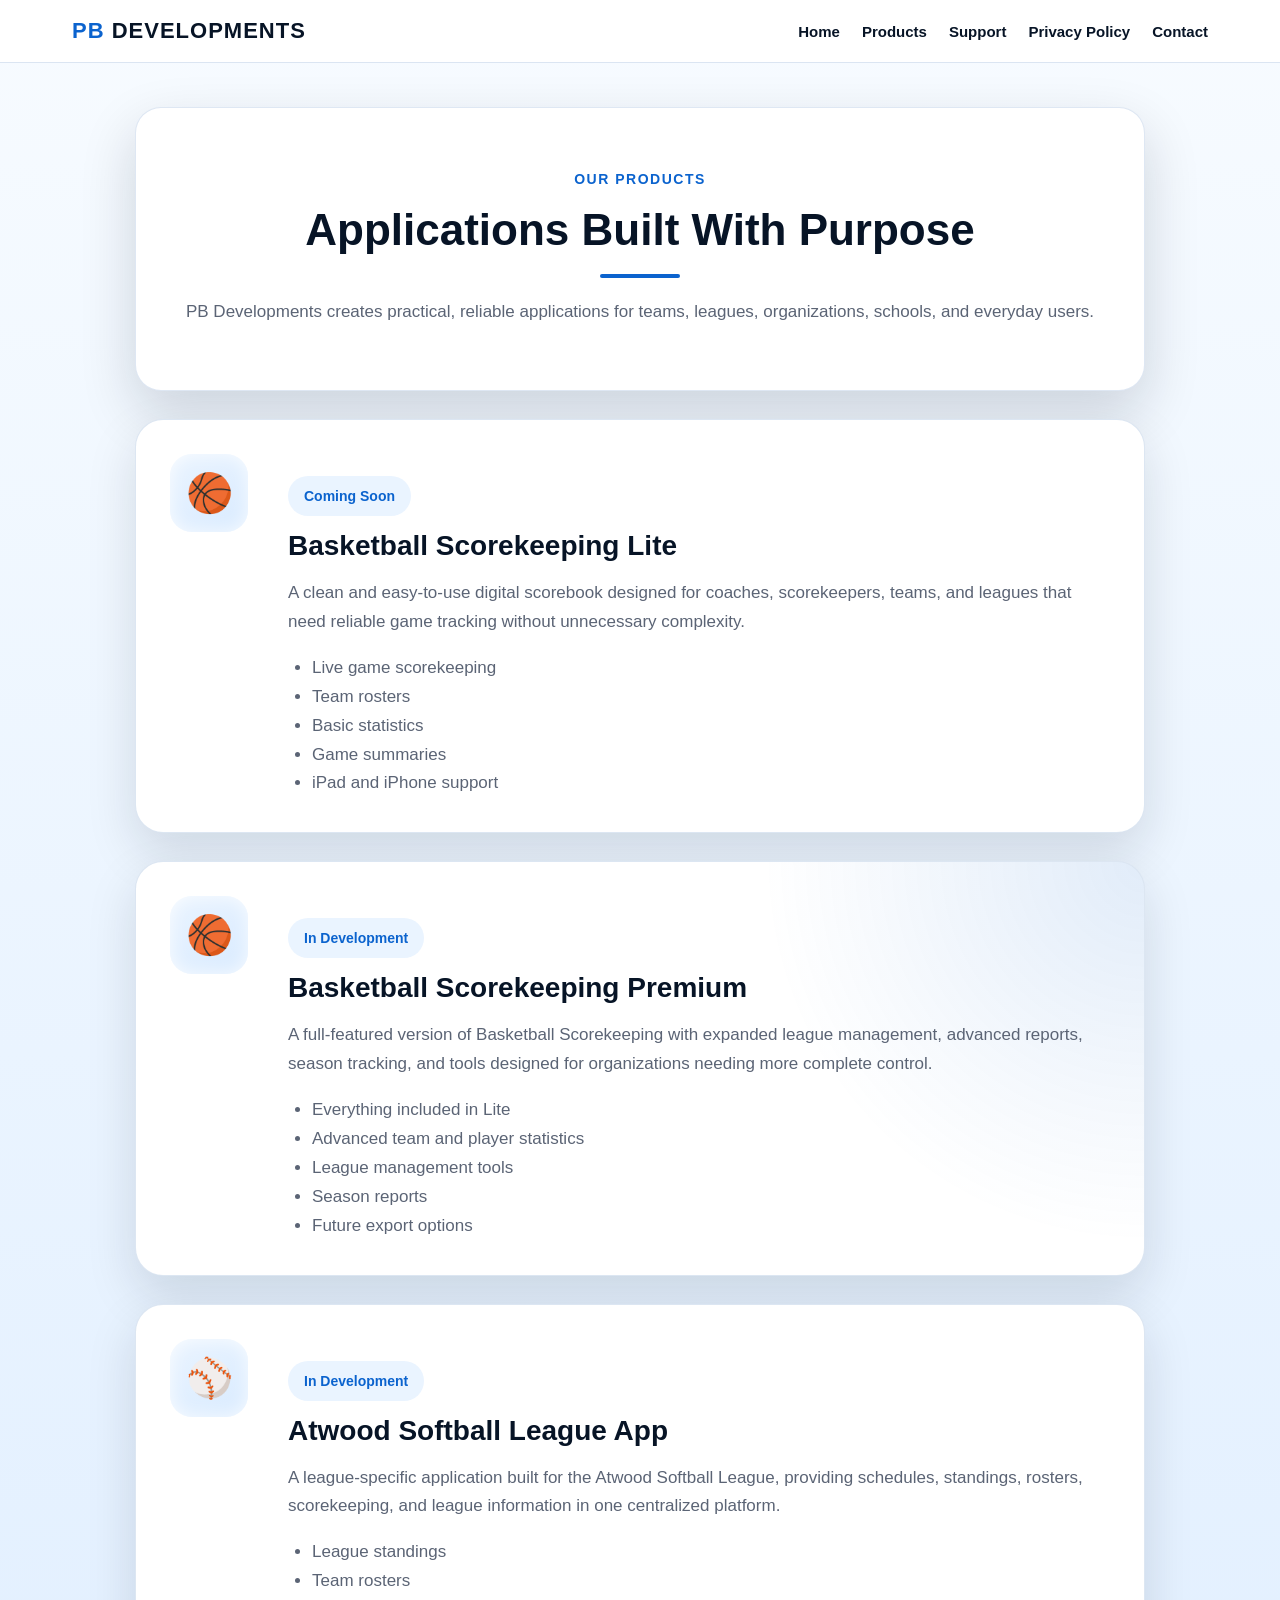
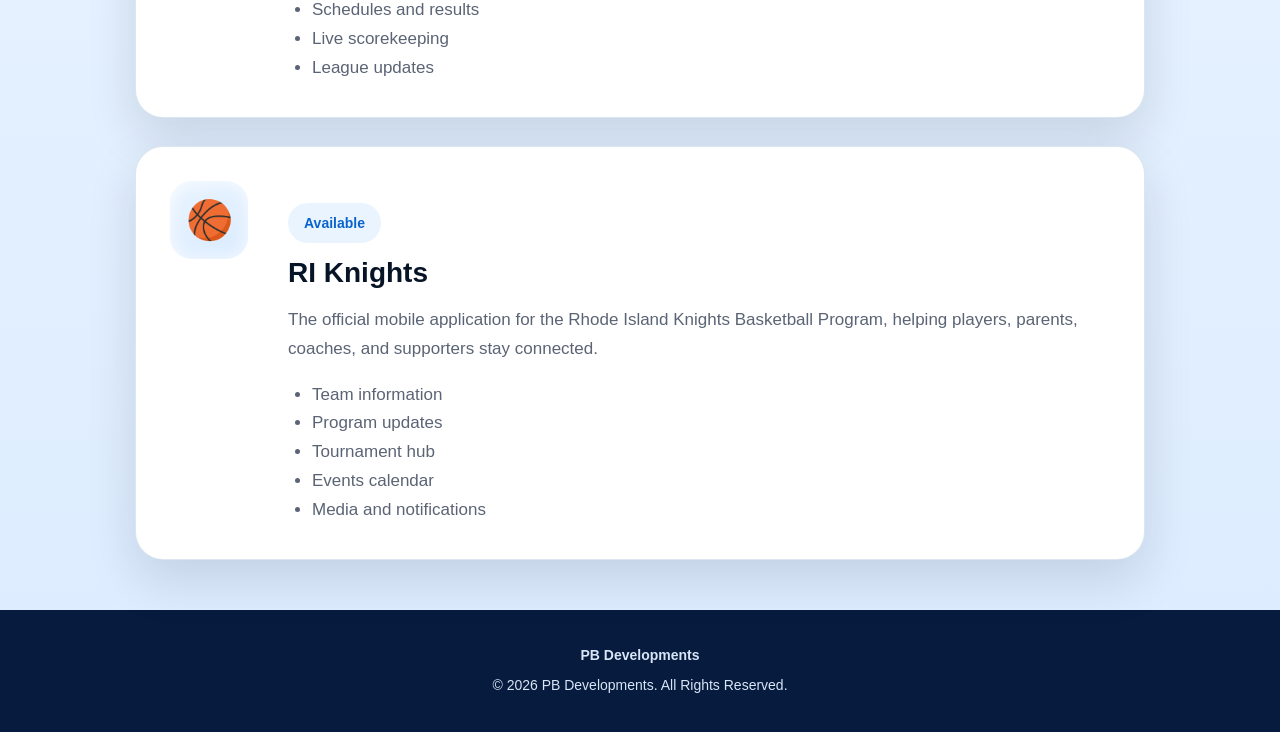
==== applications.html @ f21b9bbd "build products page" ====
<!DOCTYPE html>
<html lang="en">
<head>
    <meta charset="UTF-8">
    <meta name="viewport" content="width=device-width, initial-scale=1.0">
    <title>Products | PB Developments</title>
    <link rel="stylesheet" href="css/style.css">
</head>
<body>

<header class="site-header">
    <nav class="nav">
        <div class="brand"><span>PB</span> DEVELOPMENTS</div>
        <div class="nav-links">
            <a href="index.html">Home</a>
            <a href="applications.html">Products</a>
            <a href="support.html">Support</a>
            <a href="privacy.html">Privacy Policy</a>
            <a href="contact.html">Contact</a>
        </div>
    </nav>
</header>

<main class="page-wrap">

    <section class="hero-card">
        <p class="eyebrow">Our Products</p>
        <h1>Applications Built With Purpose</h1>
        <div class="divider"></div>
        <p>
            PB Developments creates practical, reliable applications for teams,
            leagues, organizations, schools, and everyday users.
        </p>
    </section>

    <section class="product-list">

        <article class="product-card">
            <div class="product-icon">🏀</div>
            <div>
                <span class="status-pill">Coming Soon</span>
                <h2>Basketball Scorekeeping Lite</h2>
                <p>
                    A clean and easy-to-use digital scorebook designed for coaches,
                    scorekeepers, teams, and leagues that need reliable game tracking
                    without unnecessary complexity.
                </p>
                <ul>
                    <li>Live game scorekeeping</li>
                    <li>Team rosters</li>
                    <li>Basic statistics</li>
                    <li>Game summaries</li>
                    <li>iPad and iPhone support</li>
                </ul>
            </div>
        </article>

        <article class="product-card premium">
            <div class="product-icon">🏀</div>
            <div>
                <span class="status-pill">In Development</span>
                <h2>Basketball Scorekeeping Premium</h2>
                <p>
                    A full-featured version of Basketball Scorekeeping with expanded
                    league management, advanced reports, season tracking, and tools
                    designed for organizations needing more complete control.
                </p>
                <ul>
                    <li>Everything included in Lite</li>
                    <li>Advanced team and player statistics</li>
                    <li>League management tools</li>
                    <li>Season reports</li>
                    <li>Future export options</li>
                </ul>
            </div>
        </article>

        <article class="product-card">
            <div class="product-icon">⚾</div>
            <div>
                <span class="status-pill">In Development</span>
                <h2>Atwood Softball League App</h2>
                <p>
                    A league-specific application built for the Atwood Softball League,
                    providing schedules, standings, rosters, scorekeeping, and league
                    information in one centralized platform.
                </p>
                <ul>
                    <li>League standings</li>
                    <li>Team rosters</li>
                    <li>Schedules and results</li>
                    <li>Live scorekeeping</li>
                    <li>League updates</li>
                </ul>
            </div>
        </article>

        <article class="product-card">
            <div class="product-icon">🏀</div>
            <div>
                <span class="status-pill">Available</span>
                <h2>RI Knights</h2>
                <p>
                    The official mobile application for the Rhode Island Knights
                    Basketball Program, helping players, parents, coaches, and
                    supporters stay connected.
                </p>
                <ul>
                    <li>Team information</li>
                    <li>Program updates</li>
                    <li>Tournament hub</li>
                    <li>Events calendar</li>
                    <li>Media and notifications</li>
                </ul>
            </div>
        </article>

    </section>

</main>

<footer class="footer">
    <p><strong>PB Developments</strong></p>
    <p>© 2026 PB Developments. All Rights Reserved.</p>
</footer>

</body>
</html>
---- css/style.css ----
:root {
    --blue: #0b63ce;
    --dark-blue: #061b3d;
    --navy: #071426;
    --light-bg: #f4f8ff;
    --card: #ffffff;
    --text: #111827;
    --muted: #5b6475;
    --border: #dbe5f2;
}

* {
    box-sizing: border-box;
}

body {
    margin: 0;
    font-family: Arial, Helvetica, sans-serif;
    background: linear-gradient(180deg, #f7fbff 0%, #eaf4ff 45%, #dcecff 100%);
    color: var(--text);
}

a {
    color: var(--blue);
    text-decoration: none;
    font-weight: 700;
}

.site-header {
    background: white;
    border-bottom: 1px solid var(--border);
    position: sticky;
    top: 0;
    z-index: 10;
}

.nav {
    max-width: 1180px;
    margin: 0 auto;
    padding: 18px 22px;
    display: flex;
    align-items: center;
    justify-content: space-between;
    gap: 20px;
}

.brand {
    font-size: 22px;
    font-weight: 900;
    letter-spacing: 1px;
    color: var(--navy);
}

.brand span {
    color: var(--blue);
}

.nav-links {
    display: flex;
    gap: 22px;
    flex-wrap: wrap;
}

.nav-links a {
    color: var(--navy);
    font-size: 15px;
}

.nav-links a:hover {
    color: var(--blue);
}

.page-wrap {
    max-width: 1050px;
    margin: 44px auto;
    padding: 0 20px;
}

.hero-card,
.content-card {
    background: var(--card);
    border-radius: 26px;
    box-shadow: 0 22px 55px rgba(7, 20, 38, 0.16);
    border: 1px solid rgba(219, 229, 242, 0.9);
    padding: 46px;
    margin-bottom: 28px;
}

.hero-card {
    text-align: center;
}

h1 {
    font-size: 44px;
    line-height: 1.1;
    margin: 0 0 16px;
    color: var(--navy);
}

h2 {
    font-size: 28px;
    margin: 32px 0 12px;
    color: var(--blue);
}

h3 {
    font-size: 21px;
    margin: 24px 0 10px;
    color: var(--navy);
}

p,
li {
    font-size: 17px;
    line-height: 1.7;
    color: var(--muted);
}

ul {
    padding-left: 24px;
}

.divider {
    width: 80px;
    height: 4px;
    background: var(--blue);
    border-radius: 999px;
    margin: 20px auto;
}

.info-box {
    background: #eef6ff;
    border: 1px solid #cfe3ff;
    border-radius: 18px;
    padding: 22px;
    margin: 22px 0;
}

.footer {
    background: var(--dark-blue);
    color: white;
    padding: 28px 20px;
    text-align: center;
    margin-top: 50px;
}

.footer p {
    color: #d8e5f7;
    margin: 6px 0;
    font-size: 14px;
}

@media (max-width: 700px) {
    .nav {
        align-items: flex-start;
        flex-direction: column;
    }

    .nav-links {
        gap: 14px;
    }

    h1 {
        font-size: 34px;
    }

    .hero-card,
    .content-card {
        padding: 30px 24px;
        border-radius: 20px;
    }
}
.home-hero {
    max-width: 1180px;
    margin: 46px auto 28px;
    padding: 56px;
    border-radius: 32px;
    background:
        radial-gradient(circle at top right, rgba(11, 99, 206, 0.18), transparent 35%),
        linear-gradient(135deg, #ffffff 0%, #f3f8ff 100%);
    box-shadow: 0 28px 70px rgba(7, 20, 38, 0.18);
    border: 1px solid rgba(219, 229, 242, 0.95);
    display: grid;
    grid-template-columns: 1.2fr 0.8fr;
    gap: 40px;
    align-items: center;
}

.eyebrow {
    color: var(--blue);
    font-weight: 800;
    letter-spacing: 1.5px;
    text-transform: uppercase;
    font-size: 14px;
    margin-bottom: 14px;
}

.hero-text {
    max-width: 620px;
}

.hero-buttons {
    display: flex;
    gap: 14px;
    flex-wrap: wrap;
    margin-top: 28px;
}

.button-primary,
.button-secondary {
    display: inline-block;
    padding: 14px 22px;
    border-radius: 14px;
    font-weight: 800;
    transition: transform 0.2s ease, box-shadow 0.2s ease;
}

.button-primary {
    background: var(--blue);
    color: white;
    box-shadow: 0 10px 24px rgba(11, 99, 206, 0.28);
}

.button-secondary {
    background: #eaf4ff;
    color: var(--blue);
}

.button-primary:hover,
.button-secondary:hover {
    transform: translateY(-2px);
}

.hero-card-logo {
    min-height: 280px;
    border-radius: 28px;
    background: linear-gradient(145deg, #061b3d, #0b63ce);
    box-shadow: inset 0 0 40px rgba(255,255,255,0.08), 0 22px 50px rgba(7,20,38,0.22);
    display: flex;
    flex-direction: column;
    justify-content: center;
    align-items: center;
    color: white;
}

.pb-mark {
    font-size: 92px;
    font-weight: 900;
    letter-spacing: -6px;
}

.hero-card-logo p {
    color: #dcecff;
    font-weight: 900;
    letter-spacing: 4px;
    margin: 0;
}

.home-section {
    max-width: 1180px;
    margin: 28px auto;
    padding: 0 20px;
}

.home-section > h2 {
    text-align: center;
    color: var(--navy);
    margin-bottom: 24px;
}

.app-grid,
.feature-grid {
    display: grid;
    gap: 24px;
}

.app-grid {
    grid-template-columns: repeat(2, 1fr);
}

.feature-grid {
    grid-template-columns: repeat(3, 1fr);
}

.app-card,
.feature-card,
.mission-card,
.support-banner {
    background: white;
    border: 1px solid rgba(219, 229, 242, 0.95);
    border-radius: 24px;
    box-shadow: 0 18px 45px rgba(7, 20, 38, 0.12);
}

.app-card,
.feature-card {
    padding: 30px;
}

.app-icon,
.feature-icon,
.mission-icon {
    color: var(--blue);
    font-size: 44px;
    margin-bottom: 12px;
}

.status-pill {
    margin-top: 22px;
    display: inline-block;
    background: #eaf4ff;
    color: var(--blue);
    font-weight: 800;
    padding: 12px 16px;
    border-radius: 999px;
    font-size: 14px;
}

.mission-card {
    max-width: 1180px;
    margin: 34px auto;
    padding: 34px;
    display: flex;
    gap: 28px;
    align-items: center;
}

.mission-card h2 {
    margin-top: 0;
}

.support-banner {
    max-width: 1180px;
    margin: 34px auto 50px;
    padding: 34px;
    display: flex;
    justify-content: space-between;
    gap: 20px;
    align-items: center;
}

.support-banner h2 {
    margin-top: 0;
}

@media (max-width: 850px) {
    .home-hero {
        grid-template-columns: 1fr;
        padding: 34px 24px;
        margin: 28px 20px;
    }

    .app-grid,
    .feature-grid {
        grid-template-columns: 1fr;
    }

    .mission-card,
    .support-banner {
        margin-left: 20px;
        margin-right: 20px;
        flex-direction: column;
        align-items: flex-start;
    }

    .pb-mark {
        font-size: 72px;
    }
}

.product-list {
    display: grid;
    gap: 28px;
}

.product-card {
    background: white;
    border: 1px solid rgba(219, 229, 242, 0.95);
    border-radius: 28px;
    box-shadow: 0 20px 50px rgba(7, 20, 38, 0.13);
    padding: 34px;
    display: grid;
    grid-template-columns: 90px 1fr;
    gap: 28px;
    align-items: start;
}

.product-card.premium {
    background:
        radial-gradient(circle at top right, rgba(11, 99, 206, 0.12), transparent 35%),
        white;
}

.product-icon {
    width: 78px;
    height: 78px;
    border-radius: 22px;
    background: linear-gradient(145deg, #eaf4ff, #d9ebff);
    display: flex;
    align-items: center;
    justify-content: center;
    font-size: 38px;
    box-shadow: inset 0 0 18px rgba(255,255,255,0.8);
}

.product-card h2 {
    margin-top: 14px;
    color: var(--navy);
}

.product-card ul {
    margin-bottom: 0;
}

@media (max-width: 700px) {
    .product-card {
        grid-template-columns: 1fr;
    }
}
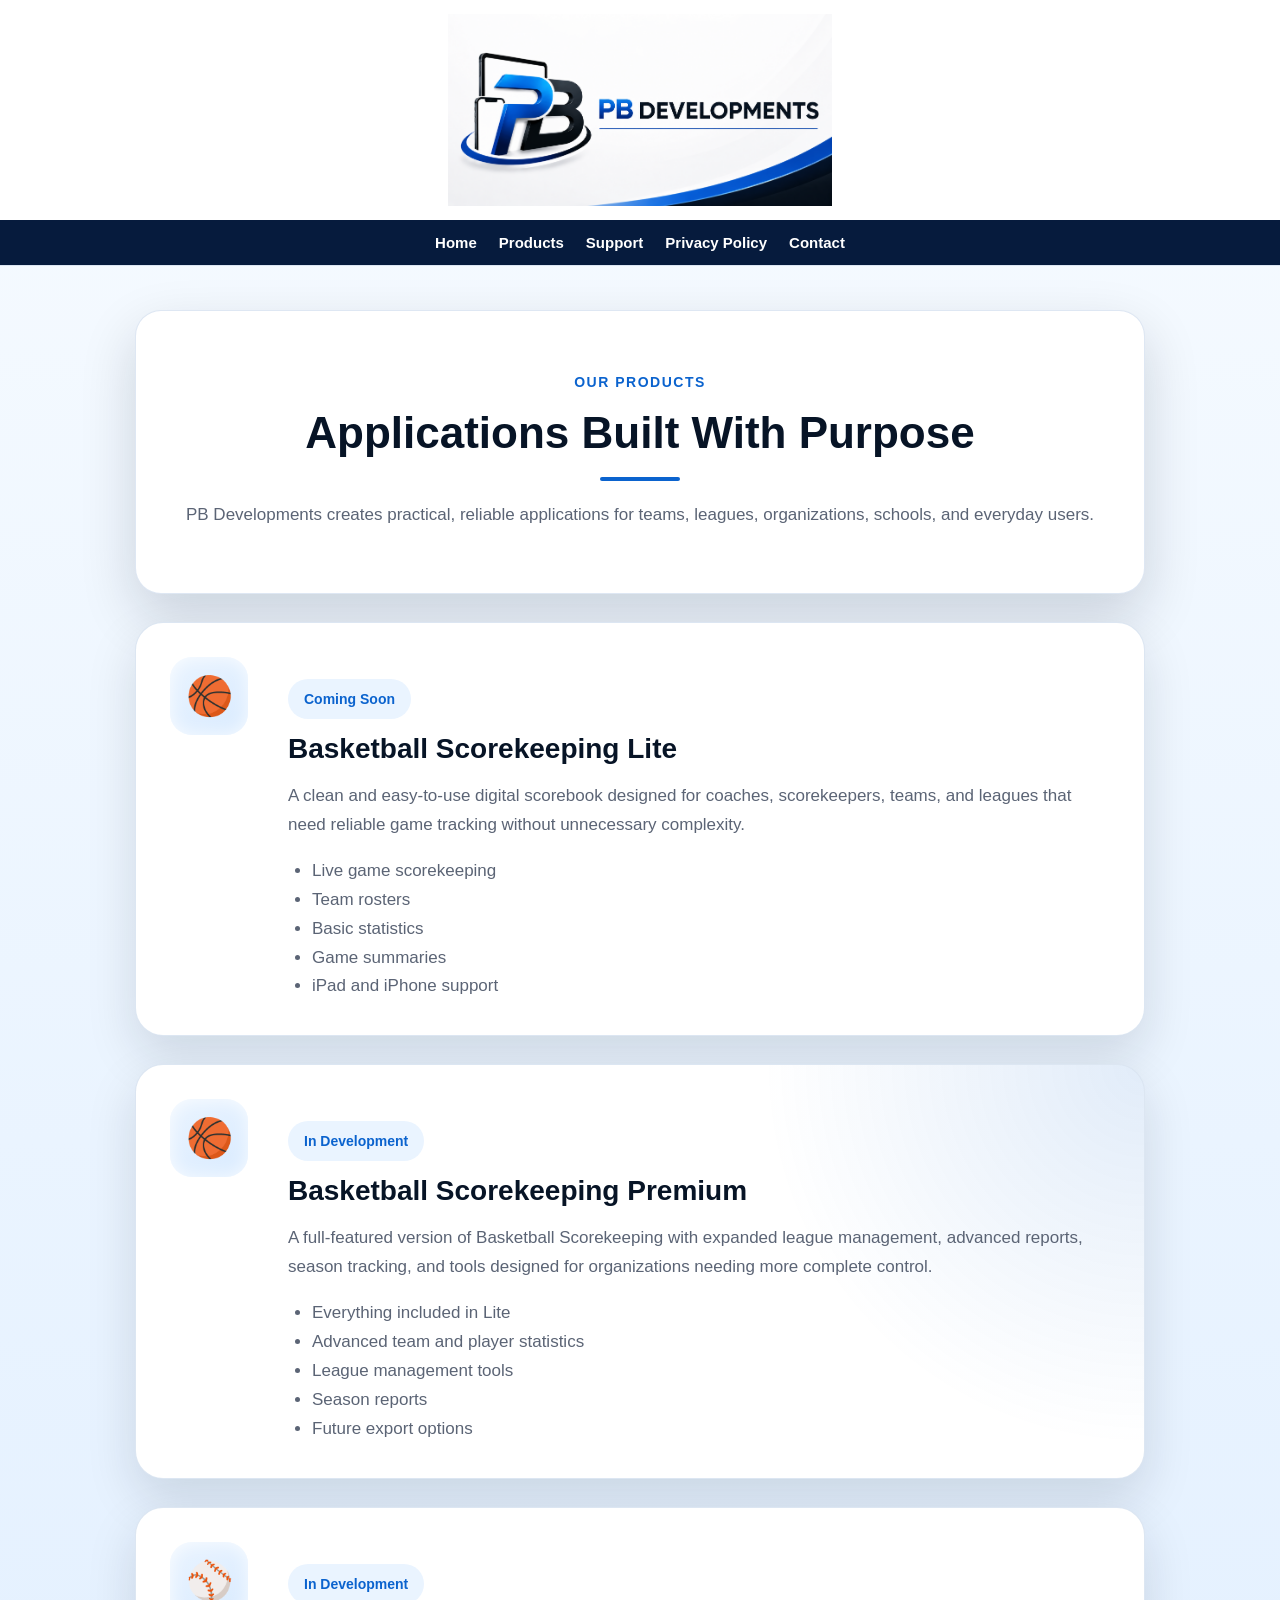
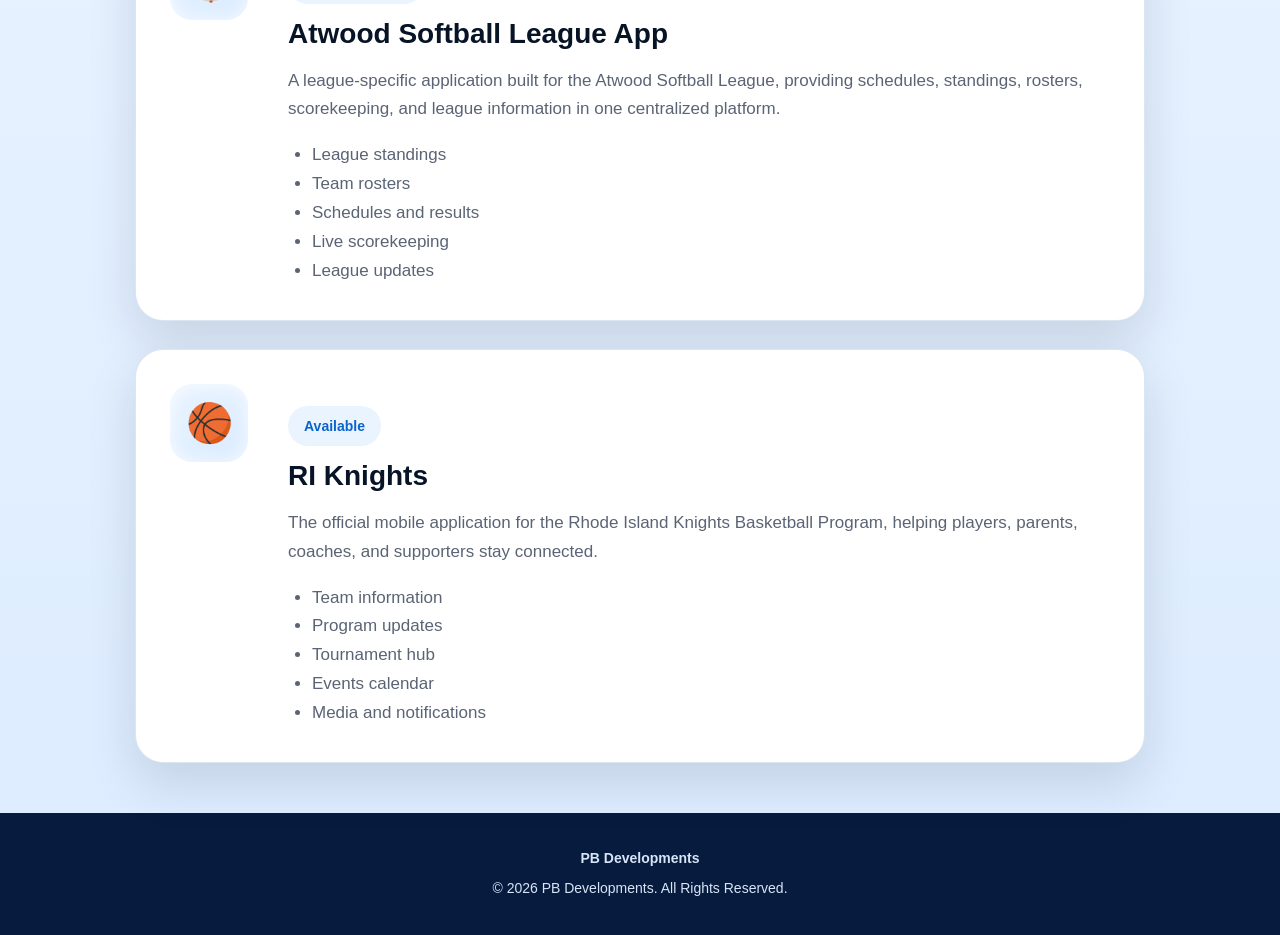
==== commit 33b35089: "banner header" ====
--- a/applications.html
+++ b/applications.html
@@ -7,10 +7,13 @@
     <link rel="stylesheet" href="css/style.css">
 </head>
 <body>
+    
+<header class="site-header">
+    <a href="index.html" class="banner-link">
+        <img src="images/pb-header.png" alt="PB Developments" class="site-banner">
+    </a>
 
-<header class="site-header">
-    <nav class="nav">
-        <div class="brand"><span>PB</span> DEVELOPMENTS</div>
+    <nav class="nav nav-centered">
         <div class="nav-links">
             <a href="index.html">Home</a>
             <a href="applications.html">Products</a>
--- a/css/style.css
+++ b/css/style.css
@@ -416,4 +416,39 @@
     .product-card {
         grid-template-columns: 1fr;
     }
+}
+
+.banner-link {
+    display: block;
+    background: white;
+}
+
+.site-banner {
+    display: block;
+    width: 100%;
+    max-height: 220px;
+    object-fit: contain;
+    object-position: center;
+    background: white;
+    padding: 14px 20px;
+}
+
+.nav-centered {
+    justify-content: center;
+    background: var(--dark-blue);
+    max-width: none;
+    padding: 14px 20px;
+}
+
+.nav-centered .nav-links {
+    justify-content: center;
+}
+
+.nav-centered .nav-links a {
+    color: white;
+    font-weight: 800;
+}
+
+.nav-centered .nav-links a:hover {
+    color: #8fc7f5;
 }
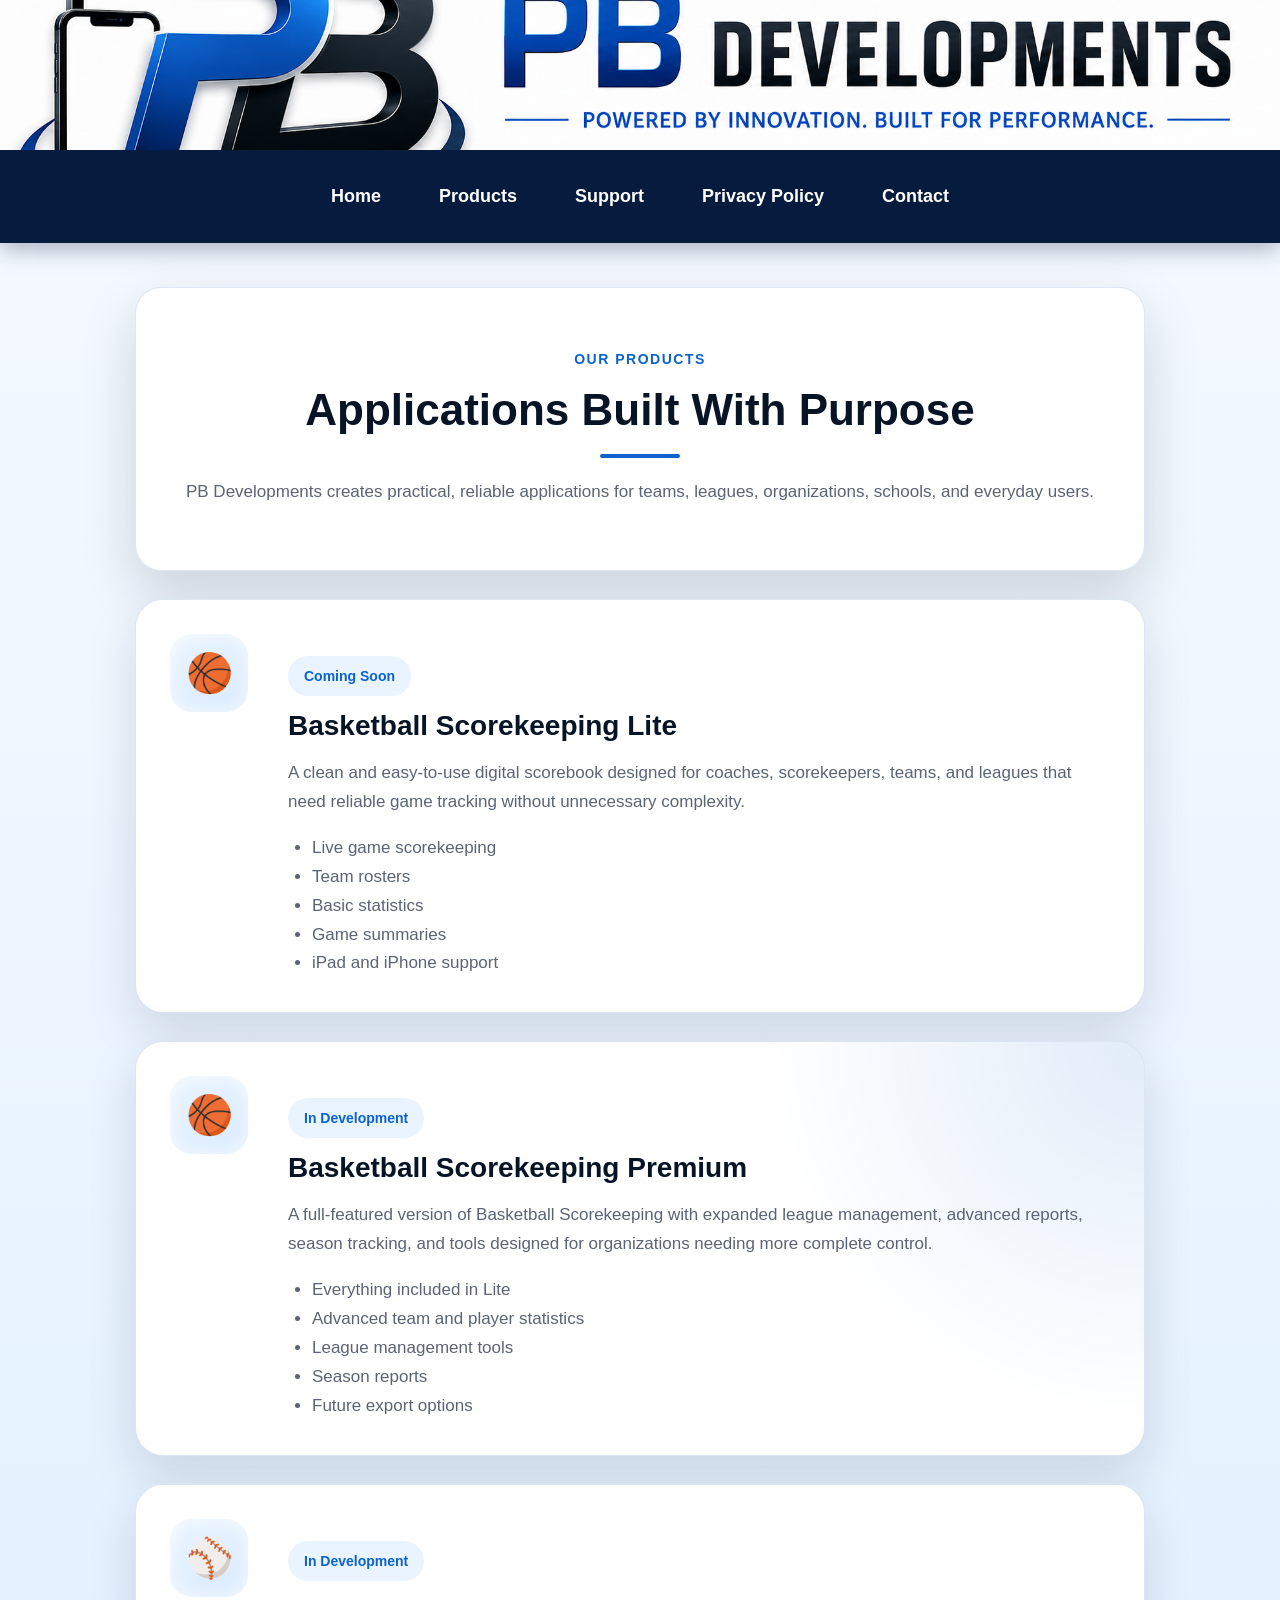
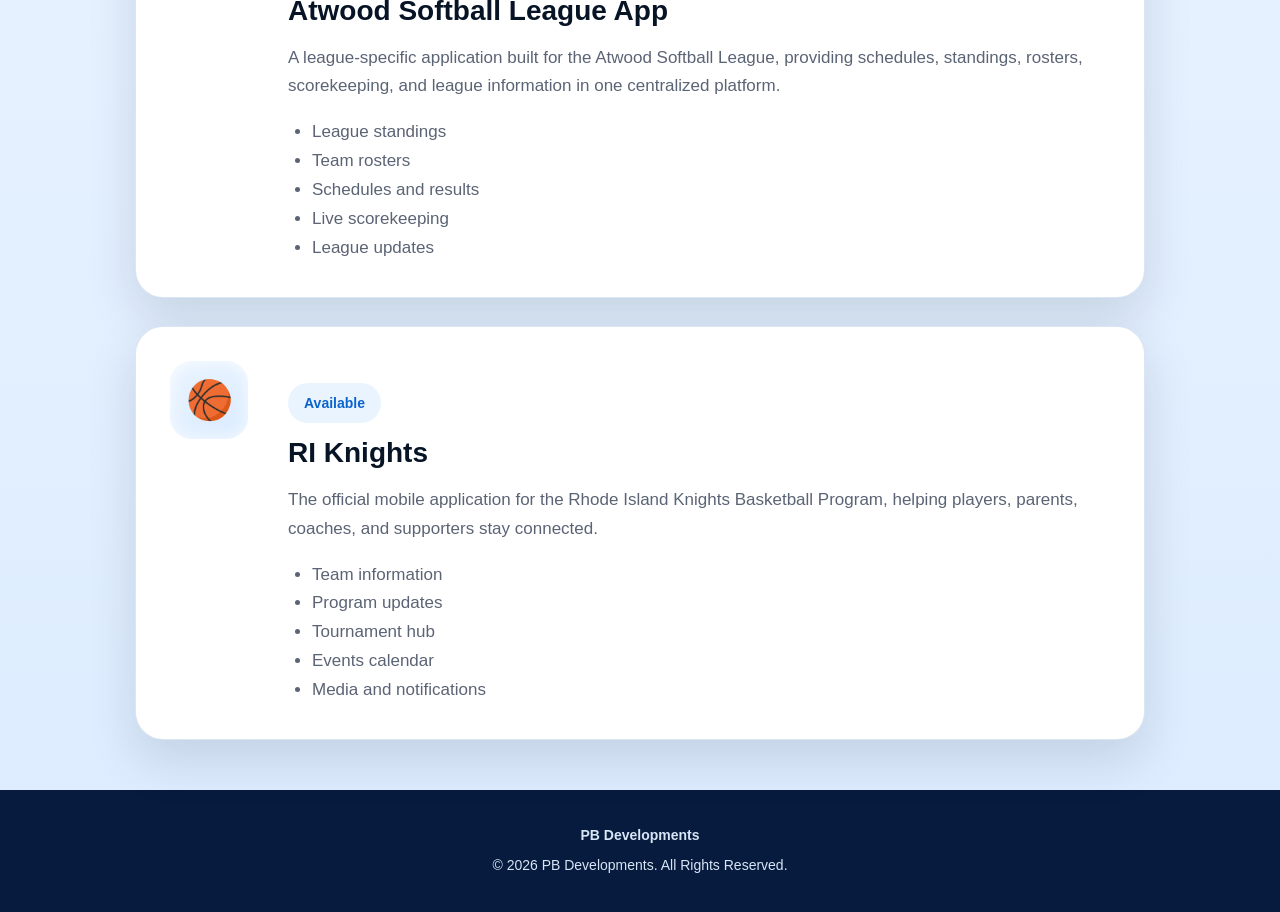
==== commit c00d210a: "header update" ====
--- a/applications.html
+++ b/applications.html
@@ -86,7 +86,7 @@
                 <p>
                     A league-specific application built for the Atwood Softball League,
                     providing schedules, standings, rosters, scorekeeping, and league
-                    information in one centralized platform.
+                    information in one centralized platform. 
                 </p>
                 <ul>
                     <li>League standings</li>
--- a/css/style.css
+++ b/css/style.css
@@ -27,47 +27,54 @@
 }
 
 .site-header {
-    background: white;
-    border-bottom: 1px solid var(--border);
+    width: 100%;
+    background: #ffffff;
     position: sticky;
     top: 0;
-    z-index: 10;
-}
-
-.nav {
-    max-width: 1180px;
-    margin: 0 auto;
-    padding: 18px 22px;
-    display: flex;
-    align-items: center;
-    justify-content: space-between;
-    gap: 20px;
-}
-
-.brand {
-    font-size: 22px;
-    font-weight: 900;
-    letter-spacing: 1px;
-    color: var(--navy);
-}
-
-.brand span {
-    color: var(--blue);
+    z-index: 1000;
+    box-shadow: 0 3px 18px rgba(0,0,0,.08);
+}
+
+.banner-link {
+    display: block;
+    width: 100%;
+    background: #ffffff;
+}
+
+.site-banner {
+    display: block;
+    width: 100%;
+    height: 160px;
+    object-fit: cover;
+    object-position: center;
+}
+
+.nav-centered {
+    max-width: none;
+    background: #081B43;
+    display: flex;
+    justify-content: center;
+    padding: 0;
+    box-shadow: 0 8px 22px rgba(8,27,67,.25);
 }
 
 .nav-links {
     display: flex;
-    gap: 22px;
-    flex-wrap: wrap;
+    justify-content: center;
+    align-items: center;
+    gap: 58px;
+    padding: 18px 24px;
 }
 
 .nav-links a {
-    color: var(--navy);
-    font-size: 15px;
+    color: #ffffff;
+    text-decoration: none;
+    font-size: 18px;
+    font-weight: 700;
 }
 
 .nav-links a:hover {
-    color: var(--blue);
+    color: #58AFFF;
 }
 
 .page-wrap {
@@ -420,24 +427,23 @@
 
 .banner-link {
     display: block;
+    width: 100%;
     background: white;
 }
 
 .site-banner {
     display: block;
     width: 100%;
-    max-height: 220px;
-    object-fit: contain;
+    height: 150px;
+    object-fit: cover;
     object-position: center;
-    background: white;
-    padding: 14px 20px;
 }
 
 .nav-centered {
+    max-width: none;
     justify-content: center;
     background: var(--dark-blue);
-    max-width: none;
-    padding: 14px 20px;
+    padding: 18px 20px;
 }
 
 .nav-centered .nav-links {
@@ -451,4 +457,194 @@
 
 .nav-centered .nav-links a:hover {
     color: #8fc7f5;
+}
+
+.top-header {
+    background: white;
+    padding: 0;
+    text-align: center;
+    overflow: hidden;
+}
+
+.top-header a {
+    display: block;
+}
+
+.compact-logo {
+    display: block;
+    width: 100%;
+    height: auto;
+    max-height: 190px;
+    object-fit: contain;
+    object-position: center;
+    margin: 0 auto;
+}
+
+.main-nav {
+    background: var(--dark-blue);
+    display: flex;
+    justify-content: center;
+    gap: 64px;
+    padding: 18px 20px;
+    box-shadow: 0 10px 28px rgba(7,20,38,.28);
+}
+
+.main-nav {
+    background: var(--dark-blue);
+    display: flex;
+    justify-content: center;
+    gap: 58px;
+    padding: 20px;
+    box-shadow: 0 10px 28px rgba(7,20,38,.28);
+}
+
+.main-nav a {
+    color: white;
+    font-size: 18px;
+    font-weight: 800;
+}
+
+.main-nav a.active,
+.main-nav a:hover {
+    color: #8fc7f5;
+}
+
+.hero-showcase {
+    max-width: 1180px;
+    margin: 0 auto;
+    padding: 70px 24px;
+    display: grid;
+    grid-template-columns: 1fr 1fr;
+    gap: 42px;
+    align-items: center;
+}
+
+.hero-copy h1 {
+    font-size: 58px;
+    line-height: 1.08;
+    color: var(--navy);
+}
+
+.hero-copy h1 span {
+    color: var(--blue);
+}
+
+.hero-copy p {
+    font-size: 23px;
+    max-width: 620px;
+}
+
+.hero-actions {
+    display: flex;
+    gap: 22px;
+    flex-wrap: wrap;
+    margin-top: 32px;
+}
+
+.button-outline {
+    display: inline-block;
+    padding: 14px 22px;
+    border-radius: 14px;
+    font-weight: 800;
+    border: 2px solid var(--blue);
+    color: var(--blue);
+    background: white;
+}
+
+.device-card {
+    position: relative;
+    min-height: 420px;
+}
+
+.tablet {
+    background: #071426;
+    color: white;
+    border-radius: 34px;
+    padding: 28px;
+    width: 420px;
+    min-height: 340px;
+    margin-left: auto;
+    box-shadow: 0 28px 70px rgba(7,20,38,.28);
+}
+
+.score-row {
+    display: flex;
+    justify-content: space-between;
+    text-align: center;
+}
+
+.score-row strong {
+    font-size: 42px;
+}
+
+.court {
+    height: 150px;
+    margin: 24px 0;
+    border-radius: 14px;
+    background: linear-gradient(135deg, #d6a660, #f1c27a);
+    color: var(--blue);
+    font-size: 42px;
+    font-weight: 900;
+    display: flex;
+    align-items: center;
+    justify-content: center;
+}
+
+.tablet p {
+    color: #d8e5f7;
+}
+
+.phone {
+    position: absolute;
+    left: 20px;
+    bottom: 10px;
+    width: 190px;
+    background: white;
+    border: 8px solid #111827;
+    border-radius: 28px;
+    padding: 18px 12px;
+    box-shadow: 0 20px 45px rgba(7,20,38,.28);
+}
+
+.phone h4 {
+    margin: 0 0 14px;
+    text-align: center;
+}
+
+.phone-card {
+    background: #f4f8ff;
+    border-radius: 12px;
+    padding: 10px;
+    margin-bottom: 10px;
+    font-size: 13px;
+}
+
+@media (max-width: 900px) {
+    .compact-logo {
+        width: 80%;
+    }
+
+    .main-nav {
+        gap: 22px;
+        flex-wrap: wrap;
+    }
+
+    .hero-showcase {
+        grid-template-columns: 1fr;
+        padding-top: 46px;
+    }
+
+    .hero-copy h1 {
+        font-size: 42px;
+    }
+
+    .tablet {
+        width: 100%;
+    }
+
+    .phone {
+        position: relative;
+        left: 0;
+        margin-top: 20px;
+    }
 }
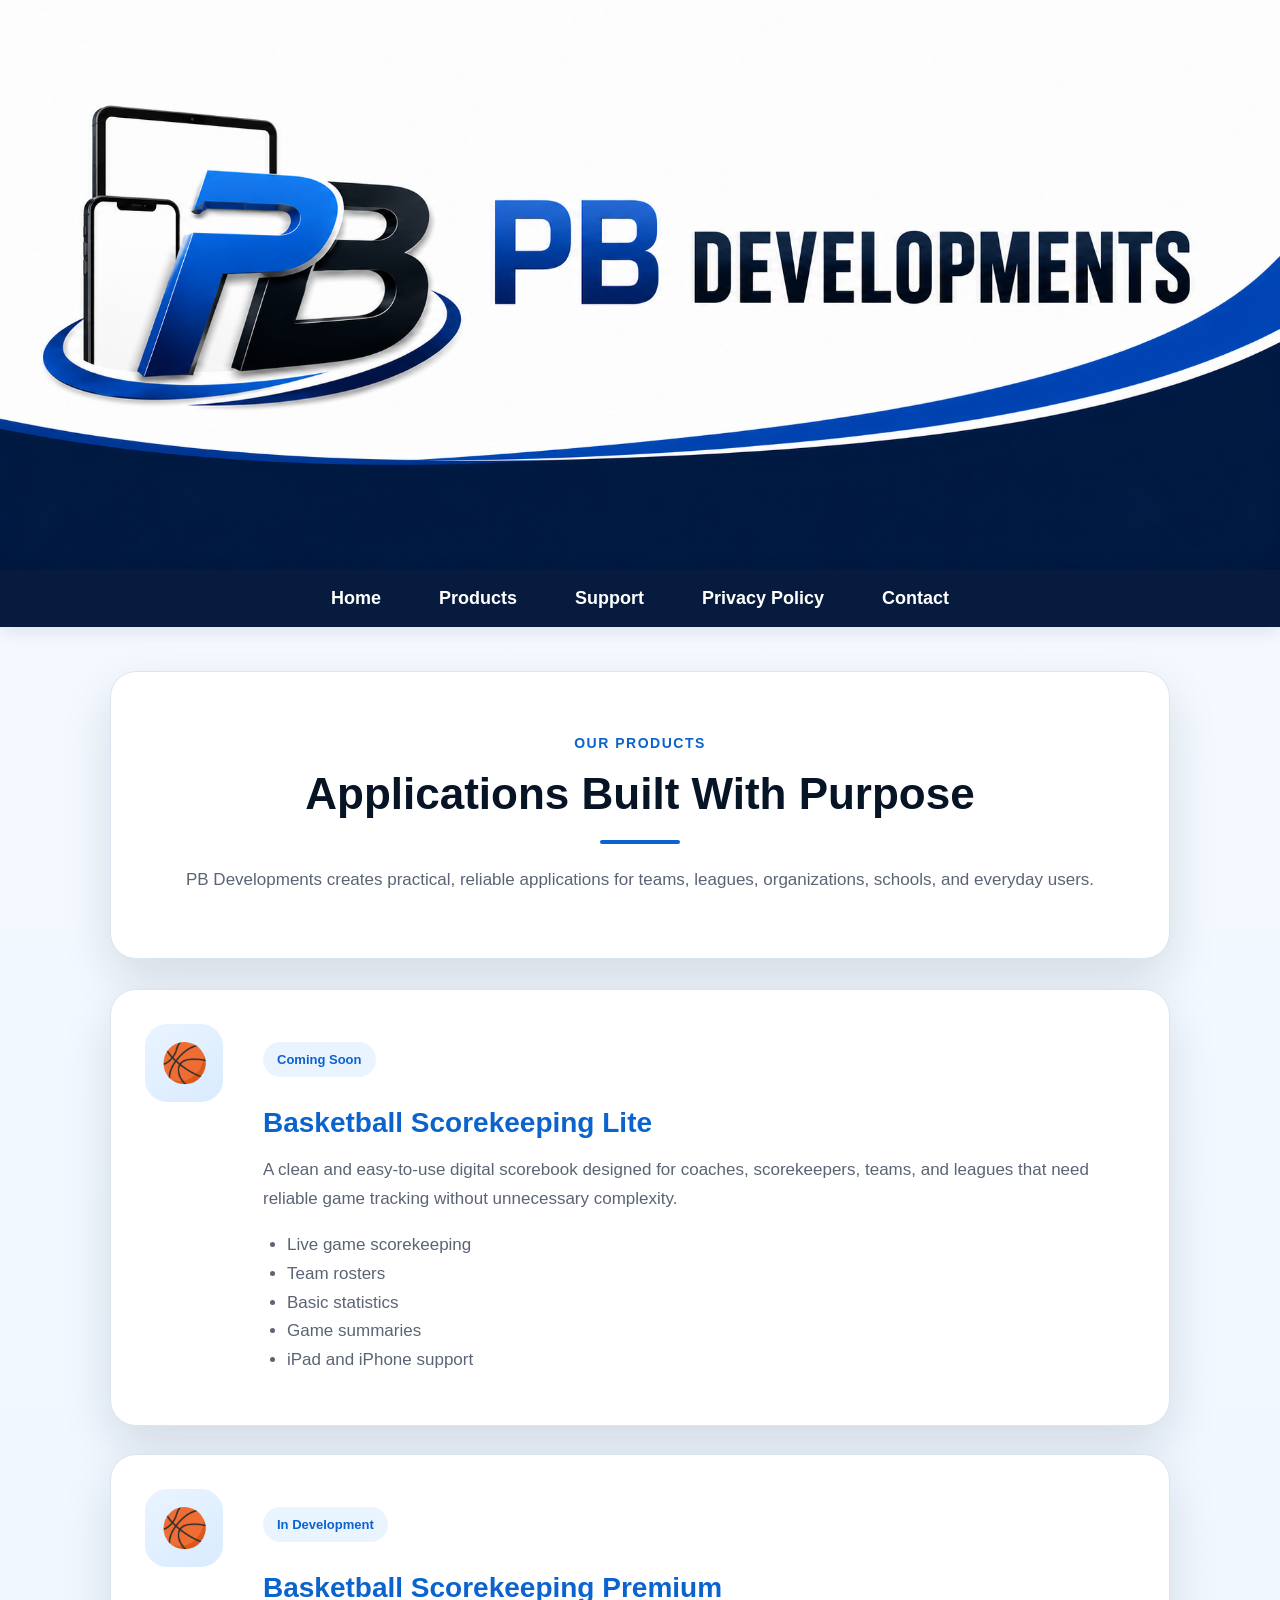
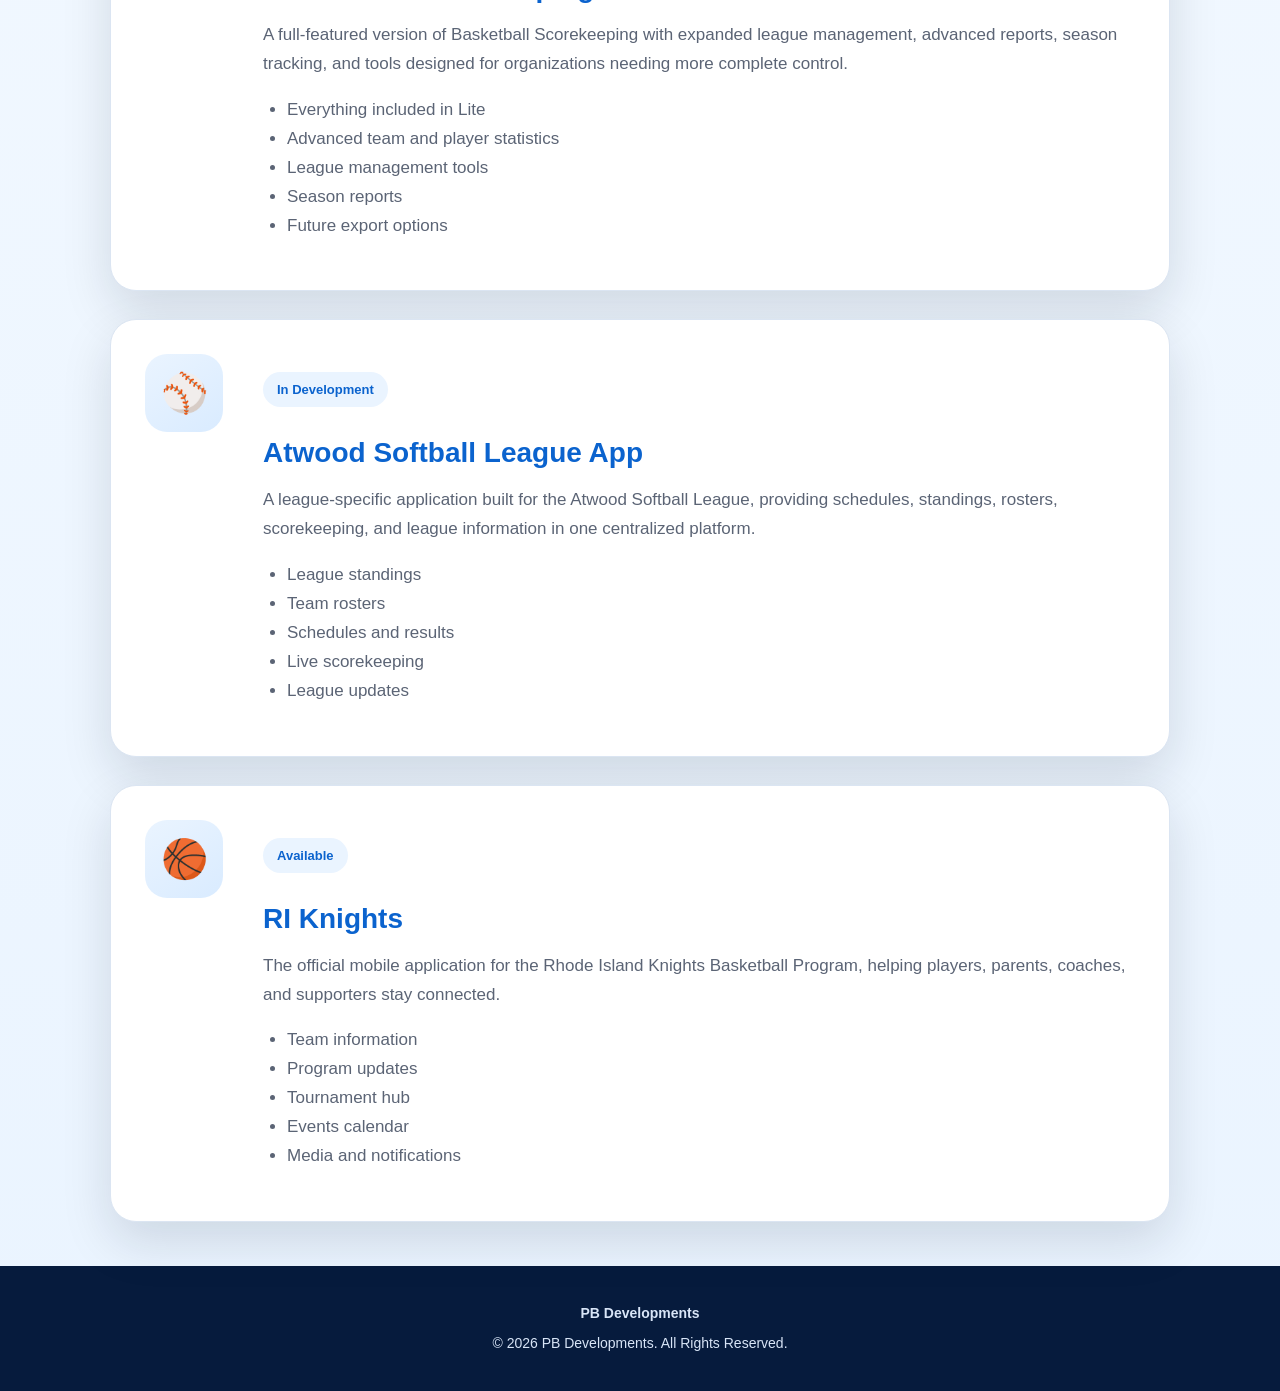
==== commit bd4cc971: "update for banner 1" ====
--- a/applications.html
+++ b/applications.html
@@ -10,17 +10,15 @@
     
 <header class="site-header">
     <a href="index.html" class="banner-link">
-        <img src="images/pb-header.png" alt="PB Developments" class="site-banner">
+        <img src="images/header.png" alt="PB Developments" class="site-banner">
     </a>
 
-    <nav class="nav nav-centered">
-        <div class="nav-links">
-            <a href="index.html">Home</a>
-            <a href="applications.html">Products</a>
-            <a href="support.html">Support</a>
-            <a href="privacy.html">Privacy Policy</a>
-            <a href="contact.html">Contact</a>
-        </div>
+    <nav class="nav-bar">
+        <a href="index.html">Home</a>
+        <a href="applications.html">Products</a>
+        <a href="support.html">Support</a>
+        <a href="privacy.html">Privacy Policy</a>
+        <a href="contact.html">Contact</a>
     </nav>
 </header>
 
--- a/css/style.css
+++ b/css/style.css
@@ -1,9 +1,9 @@
 :root {
     --blue: #0b63ce;
+    --light-blue: #8fc7f5;
     --dark-blue: #061b3d;
     --navy: #071426;
-    --light-bg: #f4f8ff;
-    --card: #ffffff;
+    --bg: #f4f8ff;
     --text: #111827;
     --muted: #5b6475;
     --border: #dbe5f2;
@@ -16,85 +16,88 @@
 body {
     margin: 0;
     font-family: Arial, Helvetica, sans-serif;
-    background: linear-gradient(180deg, #f7fbff 0%, #eaf4ff 45%, #dcecff 100%);
+    background: linear-gradient(180deg, #f7fbff 0%, #eaf4ff 100%);
     color: var(--text);
 }
 
 a {
-    color: var(--blue);
     text-decoration: none;
-    font-weight: 700;
-}
+}
+
+/* HEADER */
 
 .site-header {
     width: 100%;
-    background: #ffffff;
+    background: white;
     position: sticky;
     top: 0;
     z-index: 1000;
-    box-shadow: 0 3px 18px rgba(0,0,0,.08);
+    box-shadow: 0 4px 18px rgba(0,0,0,.10);
 }
 
 .banner-link {
     display: block;
     width: 100%;
-    background: #ffffff;
+    background: white;
 }
 
 .site-banner {
     display: block;
     width: 100%;
-    height: 160px;
-    object-fit: cover;
-    object-position: center;
-}
-
-.nav-centered {
-    max-width: none;
-    background: #081B43;
-    display: flex;
-    justify-content: center;
-    padding: 0;
-    box-shadow: 0 8px 22px rgba(8,27,67,.25);
-}
-
-.nav-links {
+    height: auto;
+}
+
+
+.nav-bar {
+    background: #061b3d;
     display: flex;
     justify-content: center;
     align-items: center;
     gap: 58px;
-    padding: 18px 24px;
-}
-
-.nav-links a {
-    color: #ffffff;
+    padding: 18px 20px;
+}
+
+.nav-bar a {
+    color: white;
     text-decoration: none;
     font-size: 18px;
-    font-weight: 700;
-}
-
-.nav-links a:hover {
-    color: #58AFFF;
-}
+    font-weight: 800;
+    transition: color .25s ease;
+}
+
+.nav-bar a:hover {
+    color: #8fc7f5;
+}
+
+/* PAGE LAYOUT */
 
 .page-wrap {
-    max-width: 1050px;
+    max-width: 1100px;
     margin: 44px auto;
     padding: 0 20px;
 }
 
 .hero-card,
-.content-card {
-    background: var(--card);
+.content-card,
+.app-card,
+.product-card,
+.mission-card,
+.support-banner {
+    background: white;
+    border: 1px solid var(--border);
     border-radius: 26px;
-    box-shadow: 0 22px 55px rgba(7, 20, 38, 0.16);
-    border: 1px solid rgba(219, 229, 242, 0.9);
-    padding: 46px;
-    margin-bottom: 28px;
+    box-shadow: 0 20px 50px rgba(7,20,38,.13);
 }
 
 .hero-card {
     text-align: center;
+    padding: 46px;
+    margin-bottom: 30px;
+}
+
+.content-card {
+    padding: 42px;
+    margin-bottom: 30px;
 }
 
 h1 {
@@ -106,13 +109,13 @@
 
 h2 {
     font-size: 28px;
-    margin: 32px 0 12px;
+    margin: 30px 0 12px;
     color: var(--blue);
 }
 
 h3 {
     font-size: 21px;
-    margin: 24px 0 10px;
+    margin: 20px 0 10px;
     color: var(--navy);
 }
 
@@ -131,385 +134,43 @@
     width: 80px;
     height: 4px;
     background: var(--blue);
-    border-radius: 999px;
-    margin: 20px auto;
-}
-
-.info-box {
-    background: #eef6ff;
-    border: 1px solid #cfe3ff;
-    border-radius: 18px;
-    padding: 22px;
-    margin: 22px 0;
-}
-
-.footer {
-    background: var(--dark-blue);
-    color: white;
-    padding: 28px 20px;
-    text-align: center;
-    margin-top: 50px;
-}
-
-.footer p {
-    color: #d8e5f7;
-    margin: 6px 0;
-    font-size: 14px;
-}
-
-@media (max-width: 700px) {
-    .nav {
-        align-items: flex-start;
-        flex-direction: column;
-    }
-
-    .nav-links {
-        gap: 14px;
-    }
-
-    h1 {
-        font-size: 34px;
-    }
-
-    .hero-card,
-    .content-card {
-        padding: 30px 24px;
-        border-radius: 20px;
-    }
-}
-.home-hero {
-    max-width: 1180px;
-    margin: 46px auto 28px;
-    padding: 56px;
-    border-radius: 32px;
-    background:
-        radial-gradient(circle at top right, rgba(11, 99, 206, 0.18), transparent 35%),
-        linear-gradient(135deg, #ffffff 0%, #f3f8ff 100%);
-    box-shadow: 0 28px 70px rgba(7, 20, 38, 0.18);
-    border: 1px solid rgba(219, 229, 242, 0.95);
-    display: grid;
-    grid-template-columns: 1.2fr 0.8fr;
-    gap: 40px;
-    align-items: center;
+    border-radius: 99px;
+    margin: 22px auto;
 }
 
 .eyebrow {
     color: var(--blue);
-    font-weight: 800;
+    font-weight: 900;
     letter-spacing: 1.5px;
     text-transform: uppercase;
     font-size: 14px;
-    margin-bottom: 14px;
-}
-
-.hero-text {
-    max-width: 620px;
-}
-
-.hero-buttons {
-    display: flex;
-    gap: 14px;
-    flex-wrap: wrap;
-    margin-top: 28px;
-}
+}
+
+/* BUTTONS */
 
 .button-primary,
-.button-secondary {
+.button-outline {
     display: inline-block;
     padding: 14px 22px;
     border-radius: 14px;
-    font-weight: 800;
-    transition: transform 0.2s ease, box-shadow 0.2s ease;
+    font-weight: 900;
 }
 
 .button-primary {
     background: var(--blue);
     color: white;
-    box-shadow: 0 10px 24px rgba(11, 99, 206, 0.28);
-}
-
-.button-secondary {
-    background: #eaf4ff;
-    color: var(--blue);
-}
-
-.button-primary:hover,
-.button-secondary:hover {
-    transform: translateY(-2px);
-}
-
-.hero-card-logo {
-    min-height: 280px;
-    border-radius: 28px;
-    background: linear-gradient(145deg, #061b3d, #0b63ce);
-    box-shadow: inset 0 0 40px rgba(255,255,255,0.08), 0 22px 50px rgba(7,20,38,0.22);
-    display: flex;
-    flex-direction: column;
-    justify-content: center;
-    align-items: center;
-    color: white;
-}
-
-.pb-mark {
-    font-size: 92px;
-    font-weight: 900;
-    letter-spacing: -6px;
-}
-
-.hero-card-logo p {
-    color: #dcecff;
-    font-weight: 900;
-    letter-spacing: 4px;
-    margin: 0;
-}
-
-.home-section {
-    max-width: 1180px;
-    margin: 28px auto;
-    padding: 0 20px;
-}
-
-.home-section > h2 {
-    text-align: center;
-    color: var(--navy);
-    margin-bottom: 24px;
-}
-
-.app-grid,
-.feature-grid {
-    display: grid;
-    gap: 24px;
-}
-
-.app-grid {
-    grid-template-columns: repeat(2, 1fr);
-}
-
-.feature-grid {
-    grid-template-columns: repeat(3, 1fr);
-}
-
-.app-card,
-.feature-card,
-.mission-card,
-.support-banner {
+    box-shadow: 0 10px 24px rgba(11,99,206,.28);
+}
+
+.button-outline {
+    border: 2px solid var(--blue);
+    color: var(--blue);
     background: white;
-    border: 1px solid rgba(219, 229, 242, 0.95);
-    border-radius: 24px;
-    box-shadow: 0 18px 45px rgba(7, 20, 38, 0.12);
-}
-
-.app-card,
-.feature-card {
-    padding: 30px;
-}
-
-.app-icon,
-.feature-icon,
-.mission-icon {
-    color: var(--blue);
-    font-size: 44px;
-    margin-bottom: 12px;
-}
-
-.status-pill {
-    margin-top: 22px;
-    display: inline-block;
-    background: #eaf4ff;
-    color: var(--blue);
-    font-weight: 800;
-    padding: 12px 16px;
-    border-radius: 999px;
-    font-size: 14px;
-}
-
-.mission-card {
-    max-width: 1180px;
-    margin: 34px auto;
-    padding: 34px;
-    display: flex;
-    gap: 28px;
-    align-items: center;
-}
-
-.mission-card h2 {
-    margin-top: 0;
-}
-
-.support-banner {
-    max-width: 1180px;
-    margin: 34px auto 50px;
-    padding: 34px;
-    display: flex;
-    justify-content: space-between;
-    gap: 20px;
-    align-items: center;
-}
-
-.support-banner h2 {
-    margin-top: 0;
-}
-
-@media (max-width: 850px) {
-    .home-hero {
-        grid-template-columns: 1fr;
-        padding: 34px 24px;
-        margin: 28px 20px;
-    }
-
-    .app-grid,
-    .feature-grid {
-        grid-template-columns: 1fr;
-    }
-
-    .mission-card,
-    .support-banner {
-        margin-left: 20px;
-        margin-right: 20px;
-        flex-direction: column;
-        align-items: flex-start;
-    }
-
-    .pb-mark {
-        font-size: 72px;
-    }
-}
-
-.product-list {
-    display: grid;
-    gap: 28px;
-}
-
-.product-card {
-    background: white;
-    border: 1px solid rgba(219, 229, 242, 0.95);
-    border-radius: 28px;
-    box-shadow: 0 20px 50px rgba(7, 20, 38, 0.13);
-    padding: 34px;
-    display: grid;
-    grid-template-columns: 90px 1fr;
-    gap: 28px;
-    align-items: start;
-}
-
-.product-card.premium {
-    background:
-        radial-gradient(circle at top right, rgba(11, 99, 206, 0.12), transparent 35%),
-        white;
-}
-
-.product-icon {
-    width: 78px;
-    height: 78px;
-    border-radius: 22px;
-    background: linear-gradient(145deg, #eaf4ff, #d9ebff);
-    display: flex;
-    align-items: center;
-    justify-content: center;
-    font-size: 38px;
-    box-shadow: inset 0 0 18px rgba(255,255,255,0.8);
-}
-
-.product-card h2 {
-    margin-top: 14px;
-    color: var(--navy);
-}
-
-.product-card ul {
-    margin-bottom: 0;
-}
-
-@media (max-width: 700px) {
-    .product-card {
-        grid-template-columns: 1fr;
-    }
-}
-
-.banner-link {
-    display: block;
-    width: 100%;
-    background: white;
-}
-
-.site-banner {
-    display: block;
-    width: 100%;
-    height: 150px;
-    object-fit: cover;
-    object-position: center;
-}
-
-.nav-centered {
-    max-width: none;
-    justify-content: center;
-    background: var(--dark-blue);
-    padding: 18px 20px;
-}
-
-.nav-centered .nav-links {
-    justify-content: center;
-}
-
-.nav-centered .nav-links a {
-    color: white;
-    font-weight: 800;
-}
-
-.nav-centered .nav-links a:hover {
-    color: #8fc7f5;
-}
-
-.top-header {
-    background: white;
-    padding: 0;
-    text-align: center;
-    overflow: hidden;
-}
-
-.top-header a {
-    display: block;
-}
-
-.compact-logo {
-    display: block;
-    width: 100%;
-    height: auto;
-    max-height: 190px;
-    object-fit: contain;
-    object-position: center;
-    margin: 0 auto;
-}
-
-.main-nav {
-    background: var(--dark-blue);
-    display: flex;
-    justify-content: center;
-    gap: 64px;
-    padding: 18px 20px;
-    box-shadow: 0 10px 28px rgba(7,20,38,.28);
-}
-
-.main-nav {
-    background: var(--dark-blue);
-    display: flex;
-    justify-content: center;
-    gap: 58px;
-    padding: 20px;
-    box-shadow: 0 10px 28px rgba(7,20,38,.28);
-}
-
-.main-nav a {
-    color: white;
-    font-size: 18px;
-    font-weight: 800;
-}
-
-.main-nav a.active,
-.main-nav a:hover {
-    color: #8fc7f5;
-}
-
-.hero-showcase {
+}
+
+/* HOME */
+
+.home-hero {
     max-width: 1180px;
     margin: 0 auto;
     padding: 70px 24px;
@@ -521,8 +182,6 @@
 
 .hero-copy h1 {
     font-size: 58px;
-    line-height: 1.08;
-    color: var(--navy);
 }
 
 .hero-copy h1 span {
@@ -530,40 +189,22 @@
 }
 
 .hero-copy p {
-    font-size: 23px;
+    font-size: 22px;
     max-width: 620px;
 }
 
 .hero-actions {
     display: flex;
-    gap: 22px;
+    gap: 20px;
     flex-wrap: wrap;
-    margin-top: 32px;
-}
-
-.button-outline {
-    display: inline-block;
-    padding: 14px 22px;
-    border-radius: 14px;
-    font-weight: 800;
-    border: 2px solid var(--blue);
-    color: var(--blue);
-    background: white;
-}
-
-.device-card {
-    position: relative;
-    min-height: 420px;
-}
-
-.tablet {
+    margin-top: 30px;
+}
+
+.device-preview {
     background: #071426;
+    border-radius: 34px;
+    padding: 30px;
     color: white;
-    border-radius: 34px;
-    padding: 28px;
-    width: 420px;
-    min-height: 340px;
-    margin-left: auto;
     box-shadow: 0 28px 70px rgba(7,20,38,.28);
 }
 
@@ -577,7 +218,7 @@
     font-size: 42px;
 }
 
-.court {
+.court-preview {
     height: 150px;
     margin: 24px 0;
     border-radius: 14px;
@@ -590,61 +231,127 @@
     justify-content: center;
 }
 
-.tablet p {
+.home-section {
+    max-width: 1180px;
+    margin: 34px auto;
+    padding: 0 20px;
+}
+
+.home-section > h2 {
+    text-align: center;
+    color: var(--navy);
+}
+
+.app-grid {
+    display: grid;
+    grid-template-columns: repeat(4, 1fr);
+    gap: 22px;
+}
+
+.app-card {
+    padding: 28px;
+}
+
+.app-icon {
+    font-size: 42px;
+}
+
+.status-pill {
+    display: inline-block;
+    margin-top: 18px;
+    background: #eaf4ff;
+    color: var(--blue);
+    font-weight: 900;
+    padding: 10px 14px;
+    border-radius: 99px;
+    font-size: 13px;
+}
+
+/* PRODUCTS */
+
+.product-list {
+    display: grid;
+    gap: 28px;
+}
+
+.product-card {
+    padding: 34px;
+    display: grid;
+    grid-template-columns: 90px 1fr;
+    gap: 28px;
+}
+
+.product-icon {
+    width: 78px;
+    height: 78px;
+    border-radius: 22px;
+    background: linear-gradient(145deg, #eaf4ff, #d9ebff);
+    display: flex;
+    align-items: center;
+    justify-content: center;
+    font-size: 38px;
+}
+
+/* INFO BOX */
+
+.info-box {
+    background: #eef6ff;
+    border: 1px solid #cfe3ff;
+    border-radius: 18px;
+    padding: 22px;
+    margin: 22px 0;
+}
+
+/* FOOTER */
+
+.footer {
+    background: var(--dark-blue);
+    color: white;
+    padding: 30px 20px;
+    text-align: center;
+}
+
+.footer p {
     color: #d8e5f7;
-}
-
-.phone {
-    position: absolute;
-    left: 20px;
-    bottom: 10px;
-    width: 190px;
-    background: white;
-    border: 8px solid #111827;
-    border-radius: 28px;
-    padding: 18px 12px;
-    box-shadow: 0 20px 45px rgba(7,20,38,.28);
-}
-
-.phone h4 {
-    margin: 0 0 14px;
-    text-align: center;
-}
-
-.phone-card {
-    background: #f4f8ff;
-    border-radius: 12px;
-    padding: 10px;
-    margin-bottom: 10px;
-    font-size: 13px;
-}
+    margin: 6px 0;
+    font-size: 14px;
+}
+
+/* MOBILE */
 
 @media (max-width: 900px) {
-    .compact-logo {
-        width: 80%;
-    }
-
-    .main-nav {
-        gap: 22px;
-        flex-wrap: wrap;
-    }
-
-    .hero-showcase {
+    .site-banner {
+        height: 110px;
+    }
+
+    .nav-links {
+        gap: 18px;
+        padding: 14px 10px;
+    }
+
+    .nav-links a {
+        font-size: 14px;
+    }
+
+    .home-hero {
         grid-template-columns: 1fr;
-        padding-top: 46px;
+        padding: 42px 22px;
     }
 
     .hero-copy h1 {
-        font-size: 42px;
-    }
-
-    .tablet {
-        width: 100%;
-    }
-
-    .phone {
-        position: relative;
-        left: 0;
-        margin-top: 20px;
+        font-size: 40px;
+    }
+
+    .app-grid {
+        grid-template-columns: 1fr;
+    }
+
+    .product-card {
+        grid-template-columns: 1fr;
+    }
+
+    .hero-card,
+    .content-card {
+        padding: 30px 24px;
     }
 }
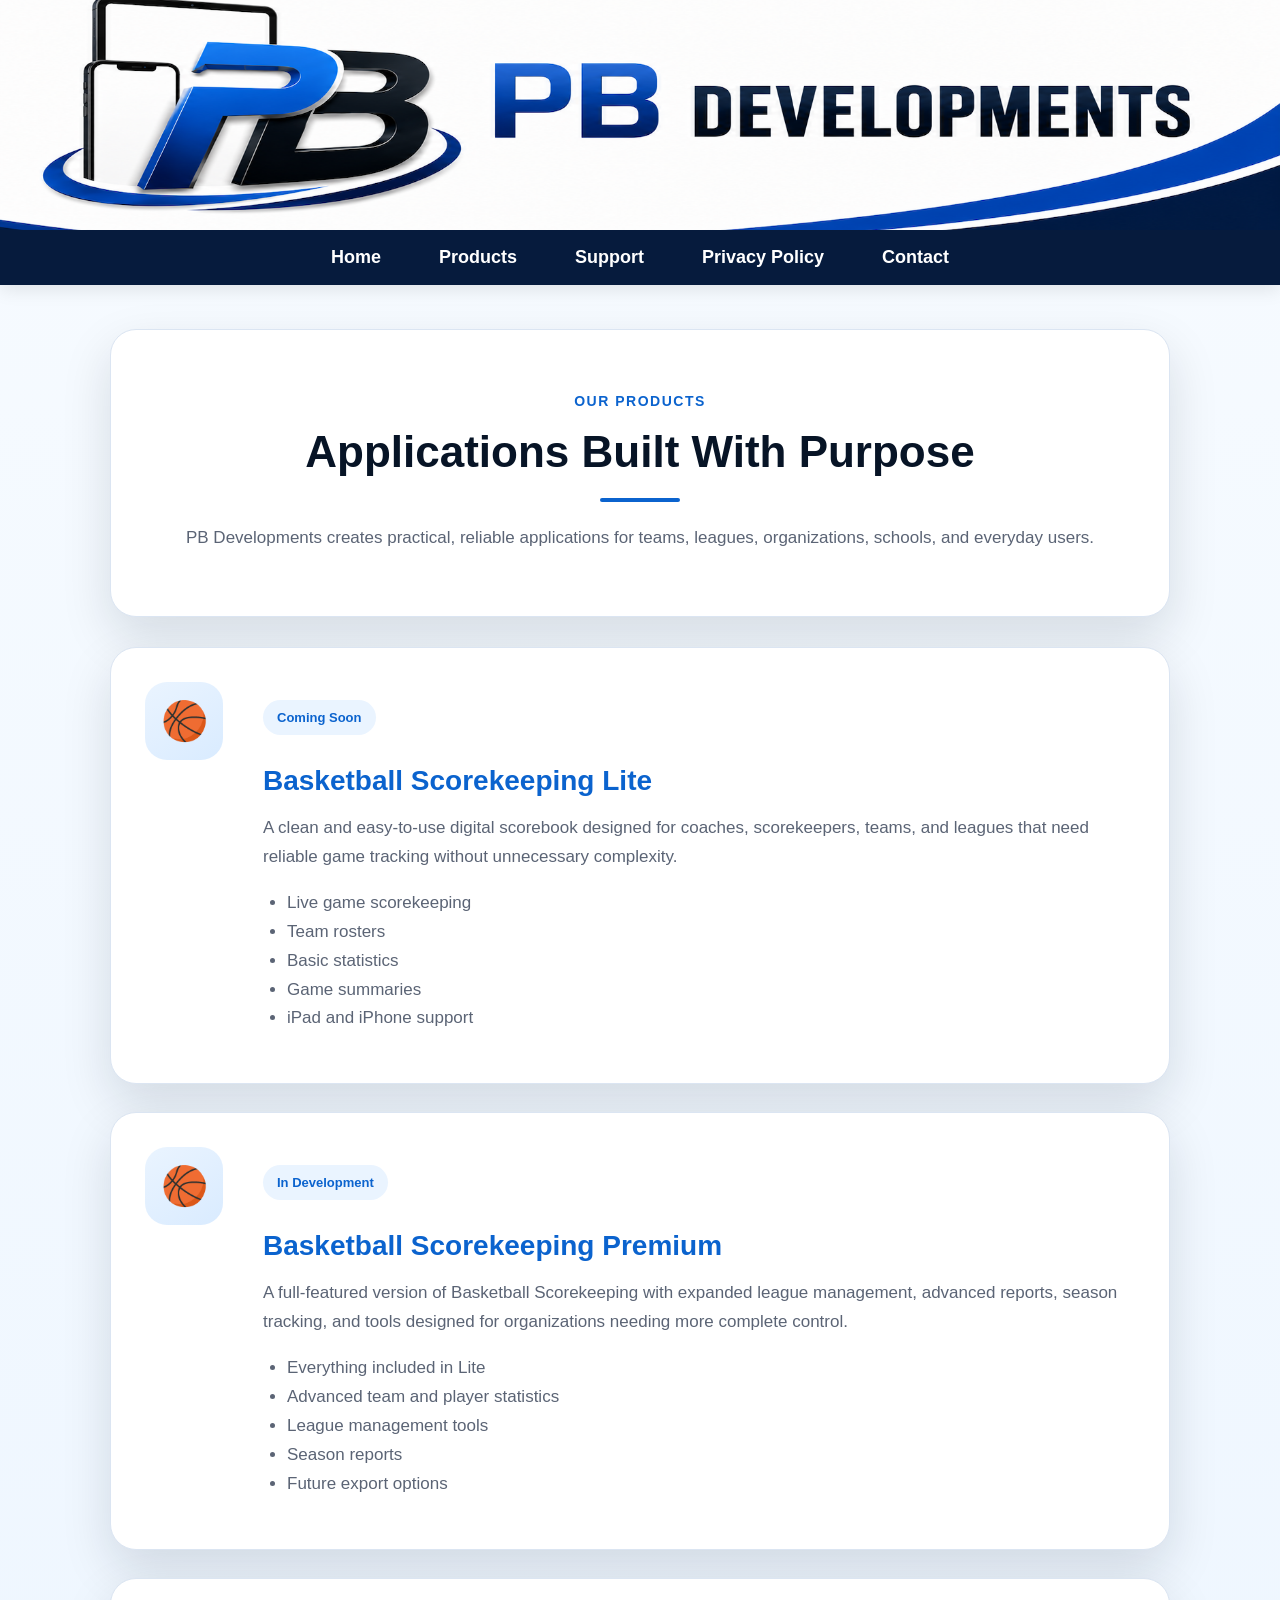
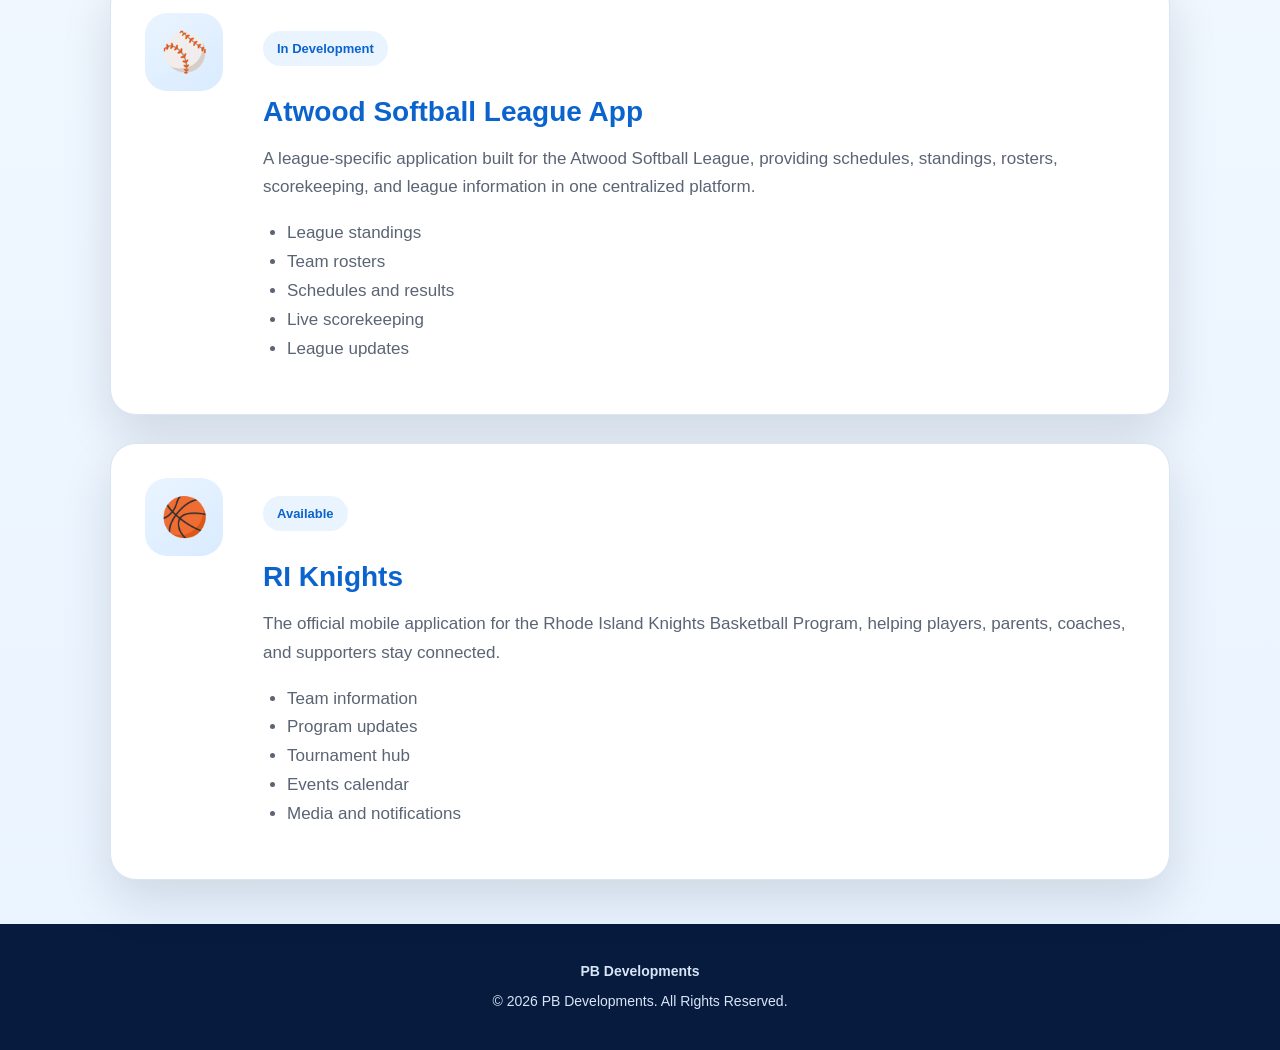
==== commit 351fd3e4: "header update 6" ====
--- a/applications.html
+++ b/applications.html
@@ -10,7 +10,7 @@
     
 <header class="site-header">
     <a href="index.html" class="banner-link">
-        <img src="images/header.png" alt="PB Developments" class="site-banner">
+        <img src="images/header.png?v=3" alt="PB Developments" class="site-banner">
     </a>
 
     <nav class="nav-bar">
--- a/css/style.css
+++ b/css/style.css
@@ -41,12 +41,28 @@
     background: white;
 }
 
+.site-header {
+    width: 100%;
+    background: #ffffff;
+    position: sticky;
+    top: 0;
+    z-index: 1000;
+    box-shadow: 0 4px 18px rgba(0,0,0,.10);
+}
+
+.banner-link {
+    display: block;
+    width: 100%;
+    background: #ffffff;
+}
+
 .site-banner {
     display: block;
     width: 100%;
-    height: auto;
-}
-
+    height: 230px;
+    object-fit: cover;
+    object-position: center 45%;
+}
 
 .nav-bar {
     background: #061b3d;
@@ -54,19 +70,34 @@
     justify-content: center;
     align-items: center;
     gap: 58px;
-    padding: 18px 20px;
+    padding: 17px 20px;
 }
 
 .nav-bar a {
-    color: white;
-    text-decoration: none;
+    color: #ffffff;
     font-size: 18px;
     font-weight: 800;
-    transition: color .25s ease;
+    text-decoration: none;
 }
 
 .nav-bar a:hover {
     color: #8fc7f5;
+}
+
+@media (max-width: 700px) {
+    .site-banner {
+        height: 135px;
+    }
+
+    .nav-bar {
+        gap: 18px;
+        padding: 14px 10px;
+        flex-wrap: wrap;
+    }
+
+    .nav-bar a {
+        font-size: 14px;
+    }
 }
 
 /* PAGE LAYOUT */
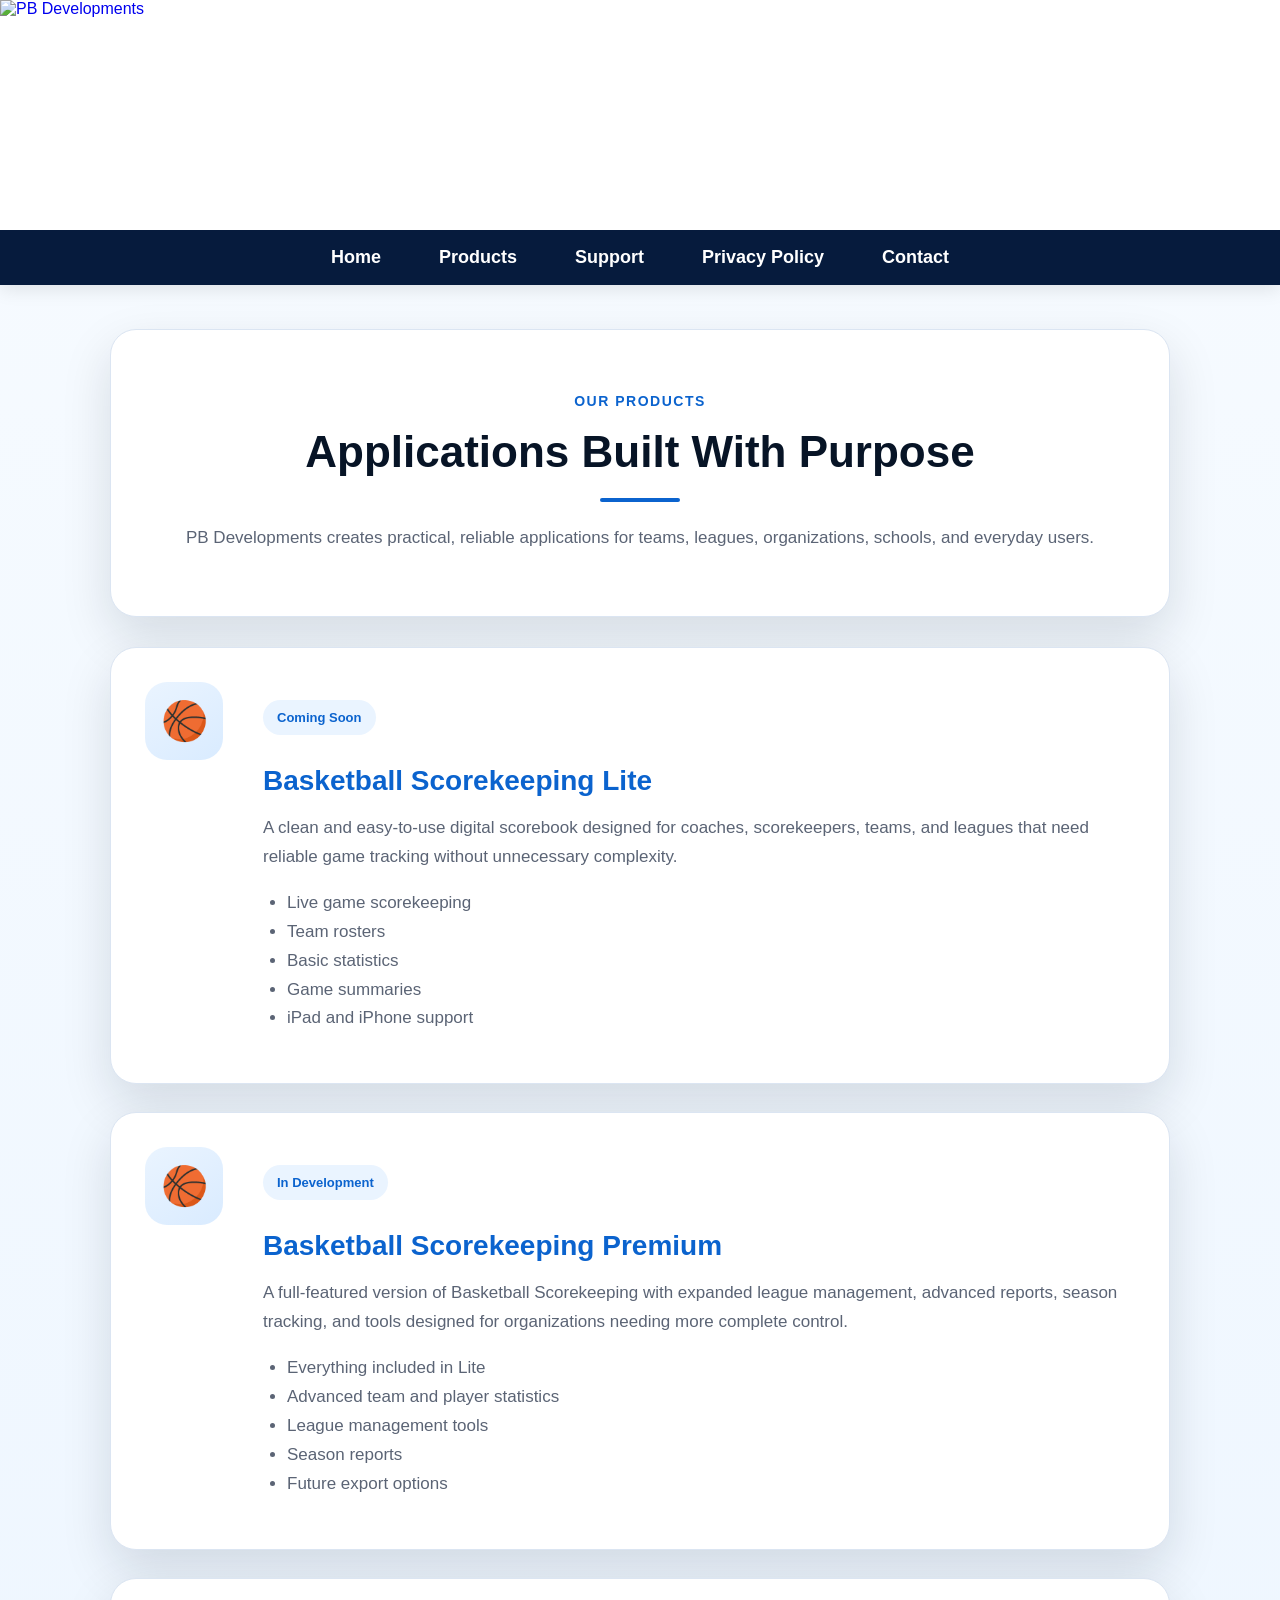
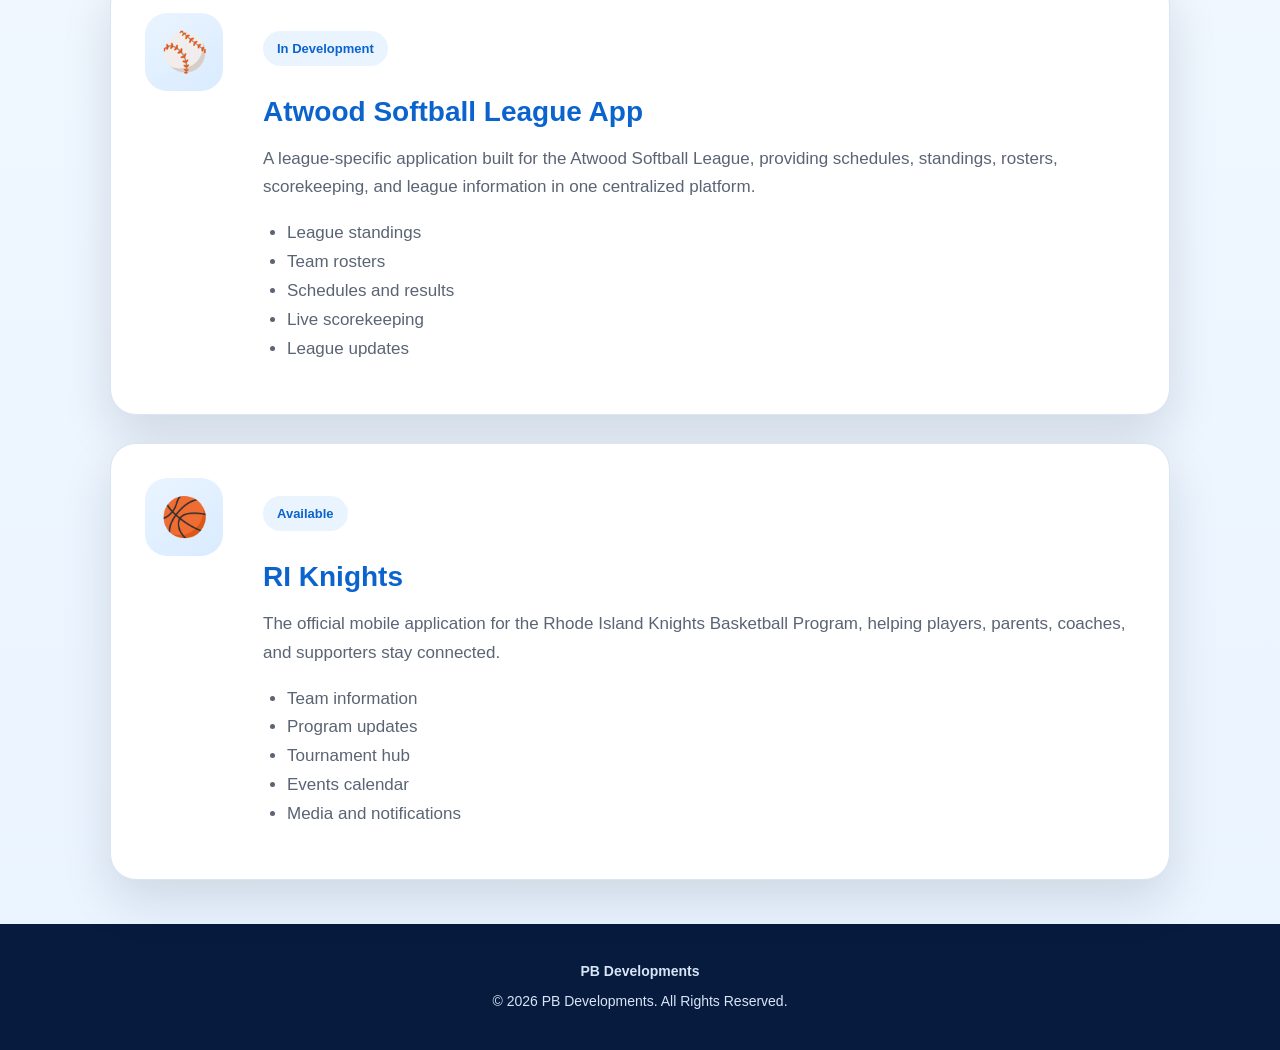
==== commit c53cf65d: "final header" ====
--- a/applications.html
+++ b/applications.html
@@ -10,7 +10,7 @@
     
 <header class="site-header">
     <a href="index.html" class="banner-link">
-        <img src="images/header.png?v=3" alt="PB Developments" class="site-banner">
+        <img src="header-final.jpg" alt="PB Developments" class="site-banner">
     </a>
 
     <nav class="nav-bar">
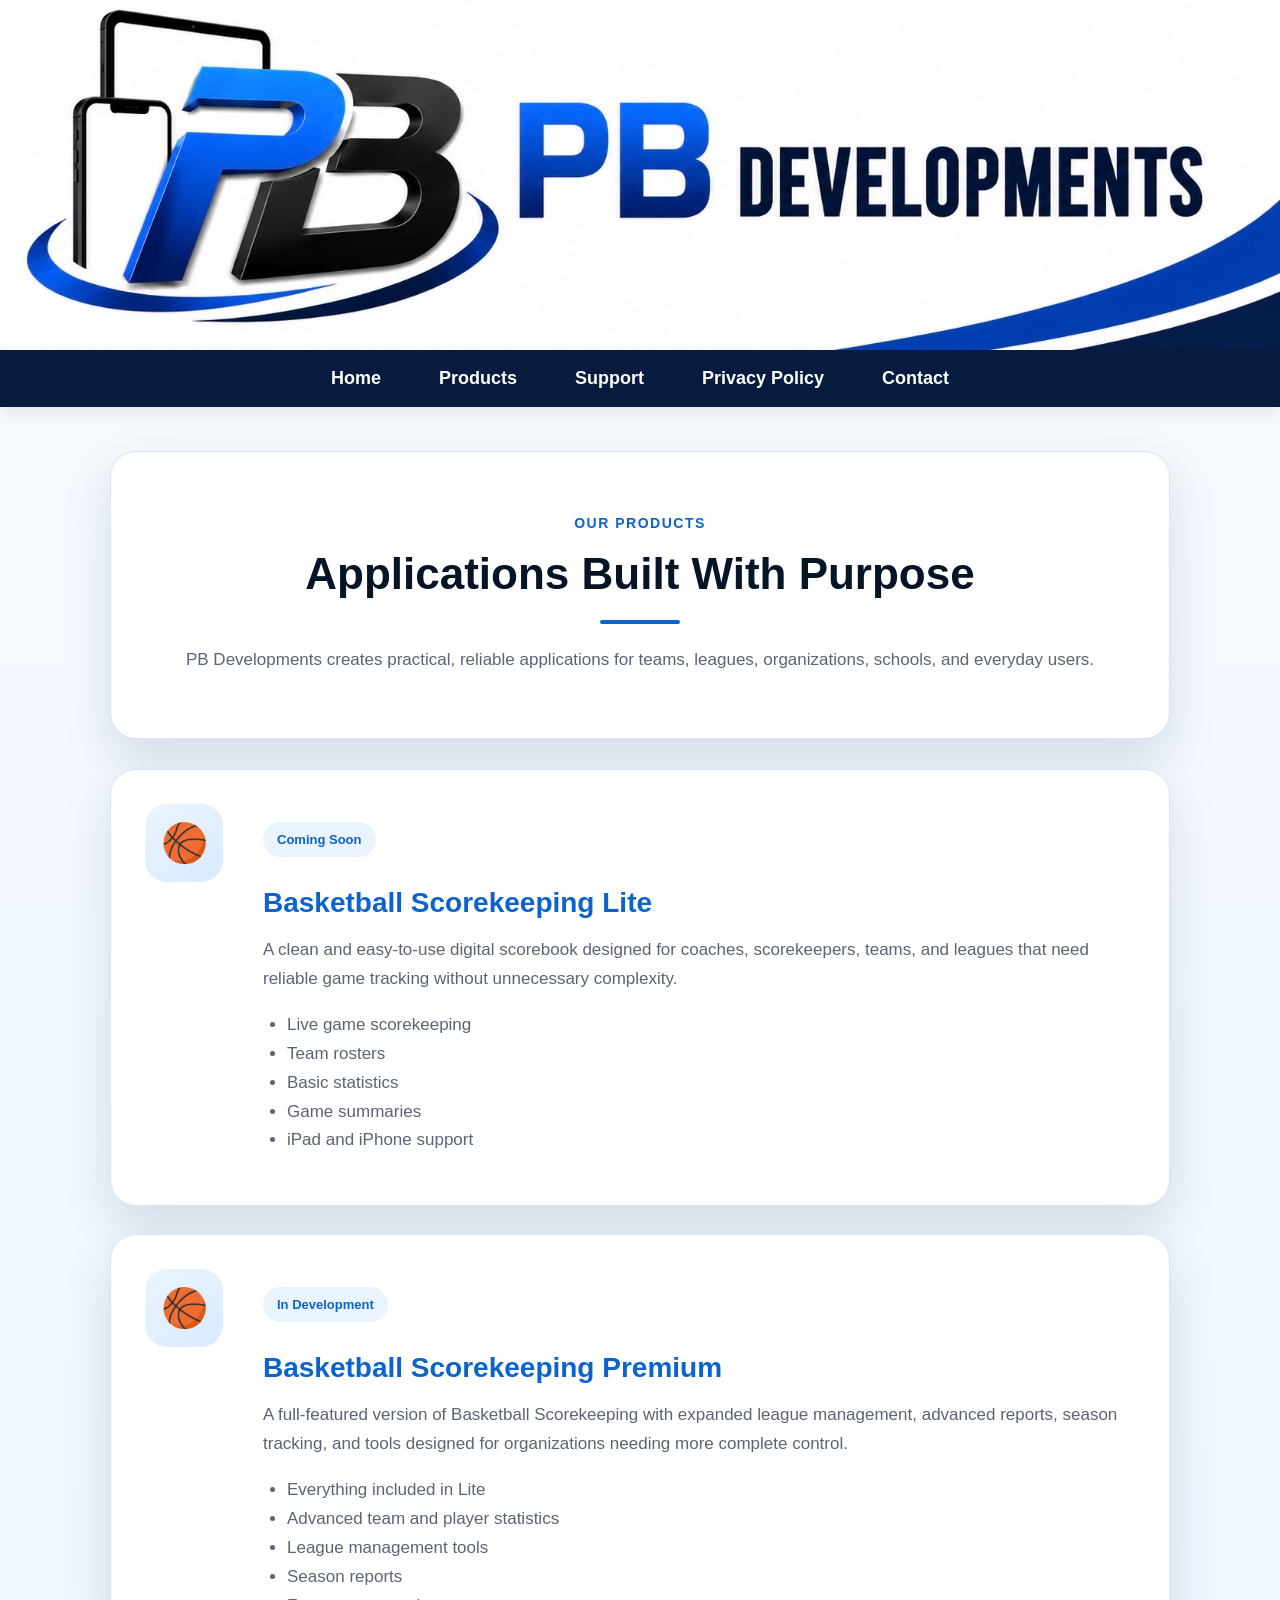
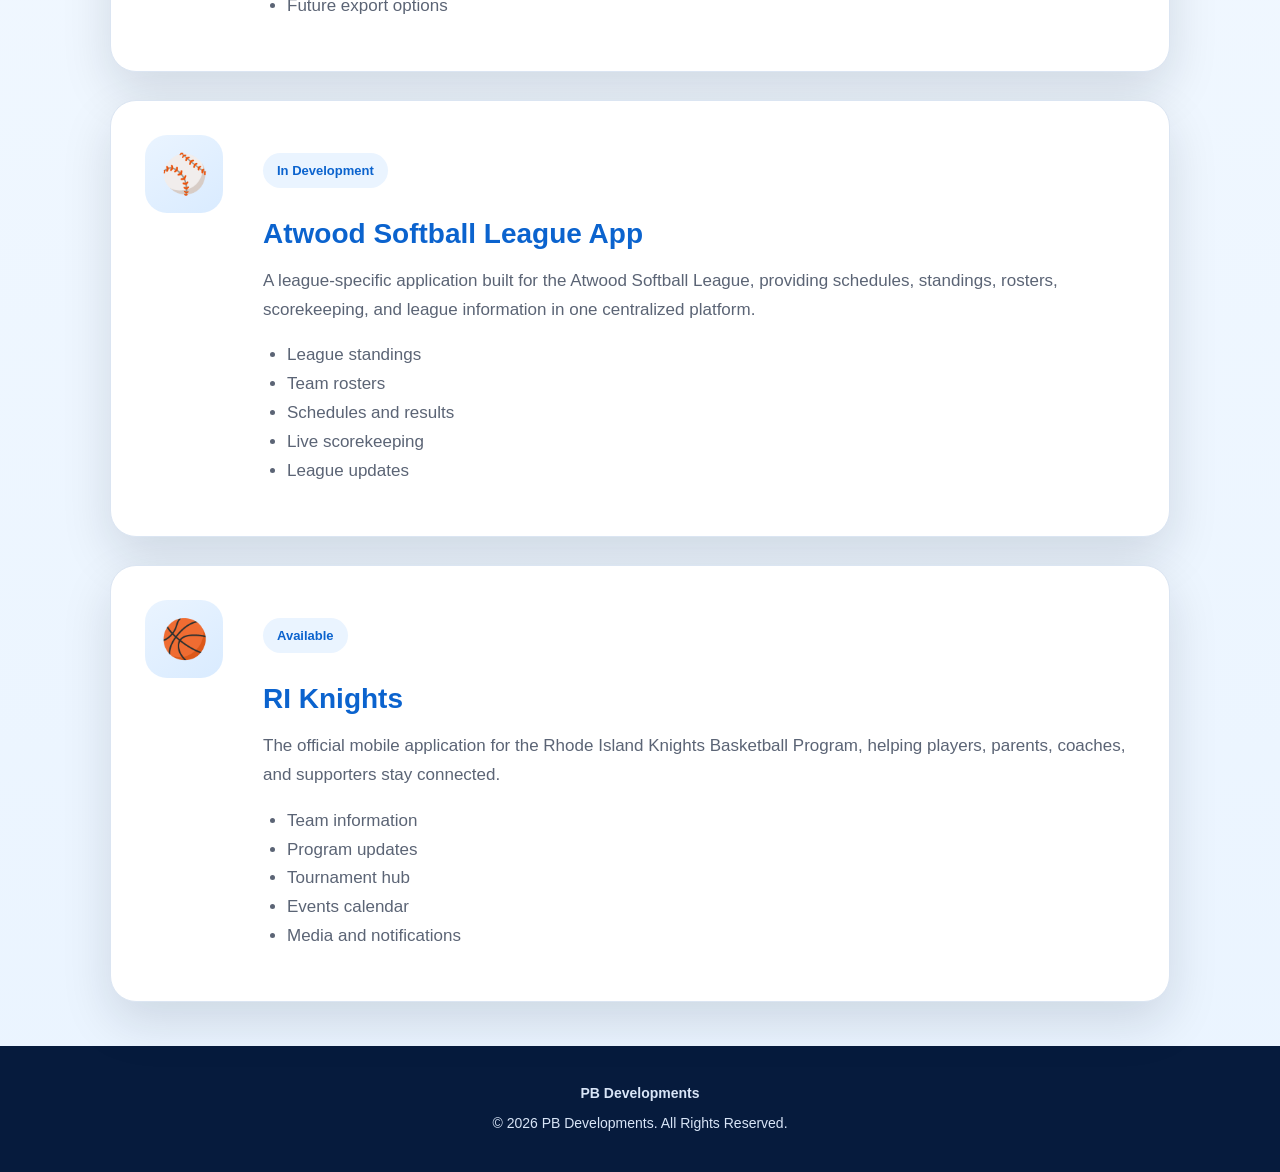
==== commit 9734de57: "final final header" ====
--- a/applications.html
+++ b/applications.html
@@ -10,7 +10,7 @@
     
 <header class="site-header">
     <a href="index.html" class="banner-link">
-        <img src="header-final.jpg" alt="PB Developments" class="site-banner">
+       <img src="images/header-final.jpg" alt="PB Developments" class="site-banner">
     </a>
 
     <nav class="nav-bar">
--- a/css/style.css
+++ b/css/style.css
@@ -28,21 +28,6 @@
 
 .site-header {
     width: 100%;
-    background: white;
-    position: sticky;
-    top: 0;
-    z-index: 1000;
-    box-shadow: 0 4px 18px rgba(0,0,0,.10);
-}
-
-.banner-link {
-    display: block;
-    width: 100%;
-    background: white;
-}
-
-.site-header {
-    width: 100%;
     background: #ffffff;
     position: sticky;
     top: 0;
@@ -53,15 +38,14 @@
 .banner-link {
     display: block;
     width: 100%;
+    overflow: hidden;
     background: #ffffff;
 }
 
 .site-banner {
     display: block;
     width: 100%;
-    height: 230px;
-    object-fit: cover;
-    object-position: center 45%;
+    height: auto;
 }
 
 .nav-bar {
@@ -70,14 +54,15 @@
     justify-content: center;
     align-items: center;
     gap: 58px;
-    padding: 17px 20px;
+    padding: 18px 20px;
 }
 
 .nav-bar a {
-    color: #ffffff;
+    color: white;
+    text-decoration: none;
     font-size: 18px;
     font-weight: 800;
-    text-decoration: none;
+    transition: color .25s ease;
 }
 
 .nav-bar a:hover {
@@ -85,10 +70,6 @@
 }
 
 @media (max-width: 700px) {
-    .site-banner {
-        height: 135px;
-    }
-
     .nav-bar {
         gap: 18px;
         padding: 14px 10px;
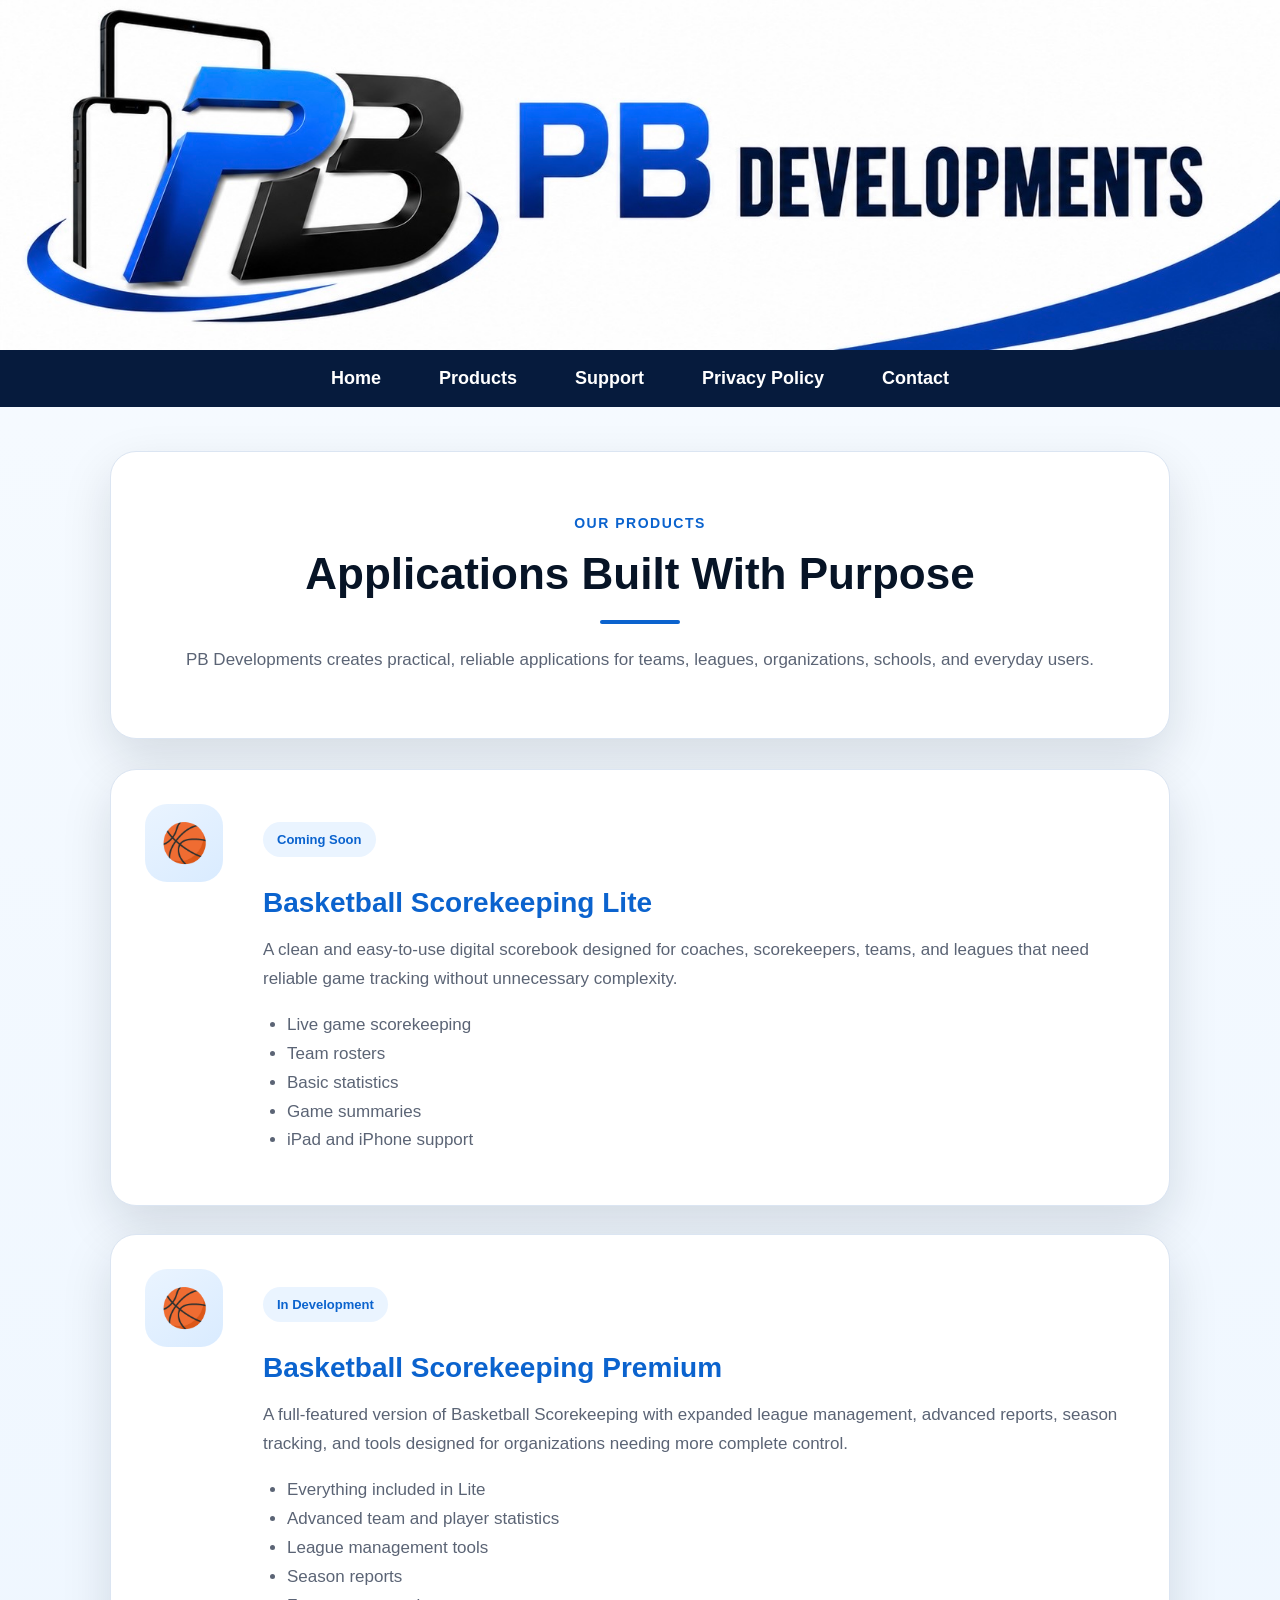
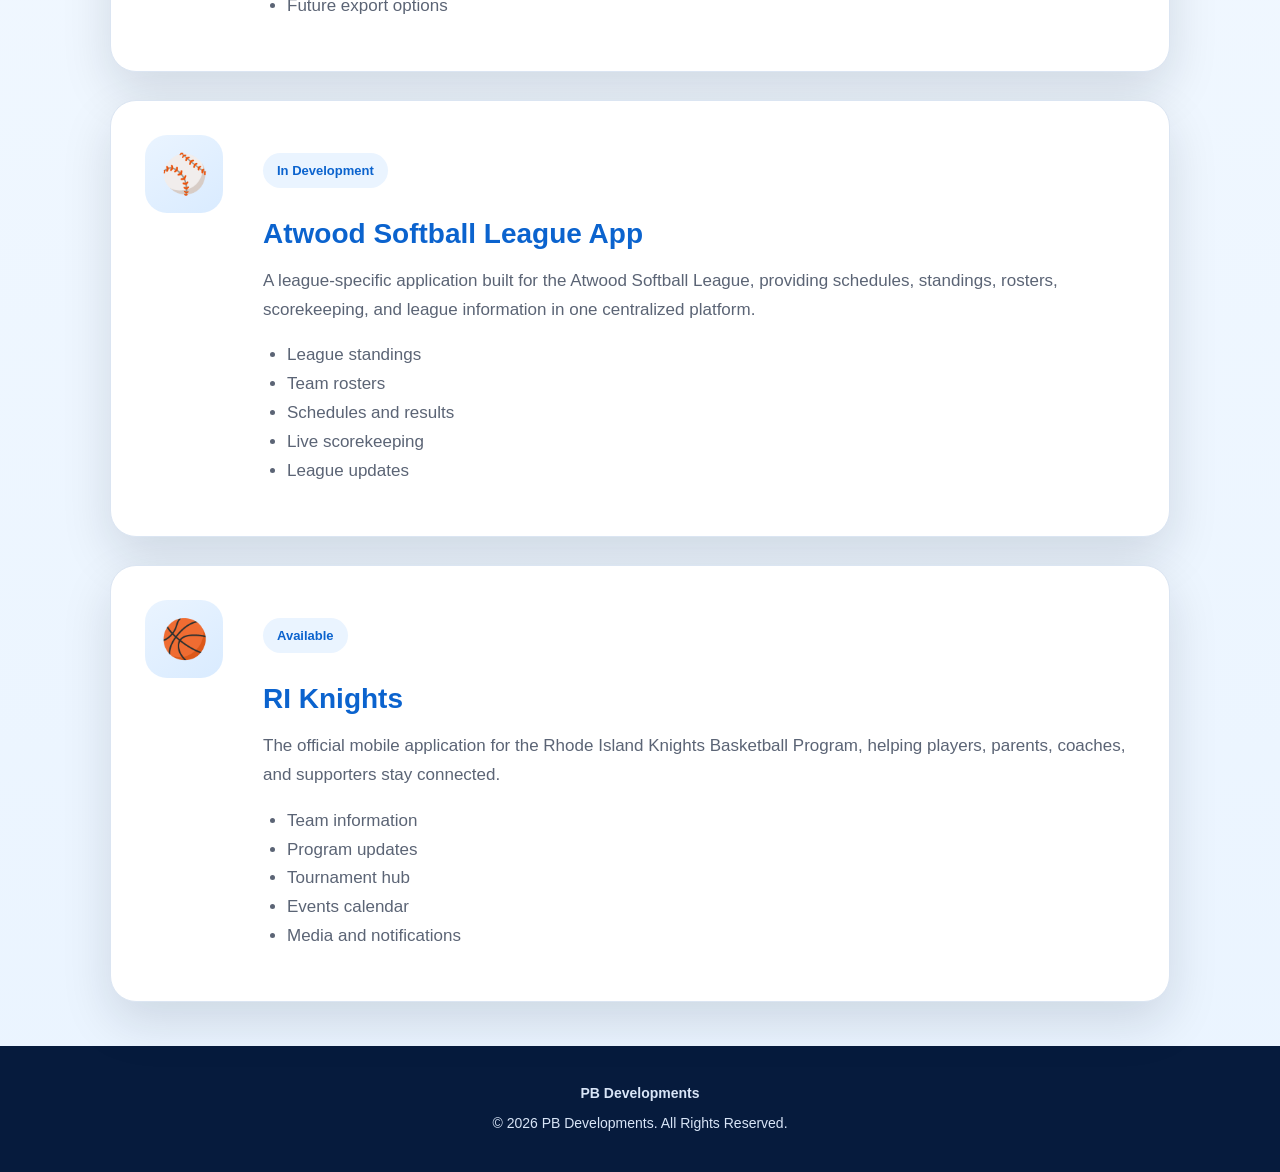
==== commit 436f9112: "nav bar 2" ====
--- a/applications.html
+++ b/applications.html
@@ -10,17 +10,17 @@
     
 <header class="site-header">
     <a href="index.html" class="banner-link">
-       <img src="images/header-final.jpg" alt="PB Developments" class="site-banner">
+        <img src="images/header-final.jpg" alt="PB Developments" class="site-banner">
     </a>
+</header>
 
-    <nav class="nav-bar">
-        <a href="index.html">Home</a>
-        <a href="applications.html">Products</a>
-        <a href="support.html">Support</a>
-        <a href="privacy.html">Privacy Policy</a>
-        <a href="contact.html">Contact</a>
-    </nav>
-</header>
+<nav class="nav-bar">
+    <a href="index.html">Home</a>
+    <a href="applications.html">Products</a>
+    <a href="support.html">Support</a>
+    <a href="privacy.html">Privacy Policy</a>
+    <a href="contact.html">Contact</a>
+</nav>
 
 <main class="page-wrap">
 
--- a/css/style.css
+++ b/css/style.css
@@ -29,11 +29,11 @@
 .site-header {
     width: 100%;
     background: #ffffff;
-    position: sticky;
-    top: 0;
+    position: relative;
     z-index: 1000;
     box-shadow: 0 4px 18px rgba(0,0,0,.10);
 }
+
 
 .banner-link {
     display: block;
@@ -55,6 +55,10 @@
     align-items: center;
     gap: 58px;
     padding: 18px 20px;
+
+    position: sticky;
+    top: 0;
+    z-index: 1001;
 }
 
 .nav-bar a {
